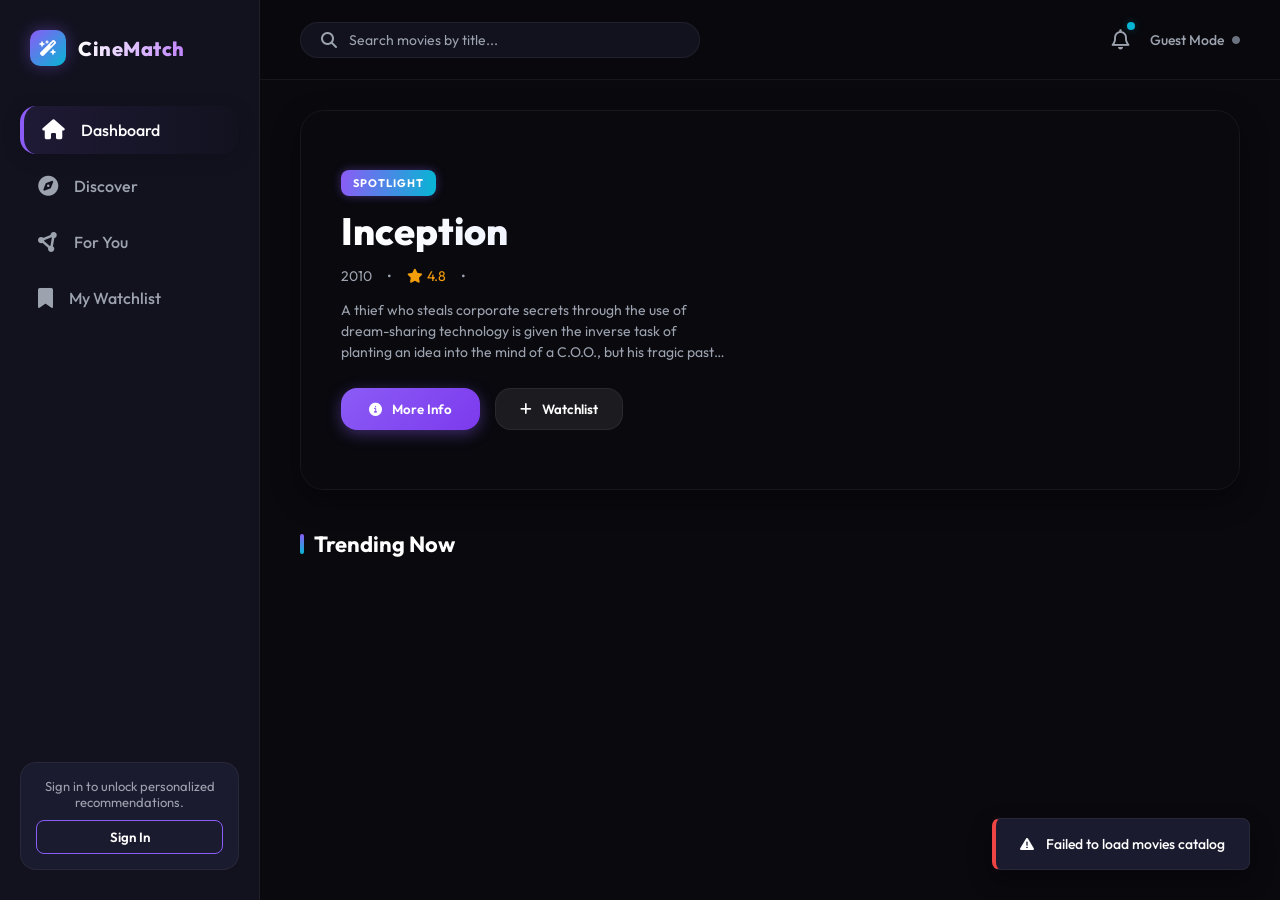
==== src/main/resources/static/index.html @ b791f9aa "Upload project source files" ====
<!DOCTYPE html>
<html lang="en">
<head>
    <meta charset="UTF-8">
    <meta name="viewport" content="width=device-width, initial-scale=1.0">
    <title>CineMatch | Premium Movie Recommendation System</title>
    <!-- FontAwesome Icons -->
    <link rel="stylesheet" href="https://cdnjs.cloudflare.com/ajax/libs/font-awesome/6.4.0/css/all.min.css">
    <!-- Custom Style -->
    <link rel="stylesheet" href="css/style.css">
</head>
<body>

    <div class="app-container">
        
        <!-- Sidebar Navigation -->
        <aside class="sidebar">
            <div class="logo-container">
                <div class="logo-icon">
                    <i class="fa-solid fa-wand-magic-sparkles" style="color: white;"></i>
                </div>
                <h1 class="logo-text">CineMatch</h1>
            </div>

            <nav>
                <ul class="nav-menu">
                    <li>
                        <a class="nav-item active" data-view="dashboard">
                            <i class="fa-solid fa-house"></i>
                            <span>Dashboard</span>
                        </a>
                    </li>
                    <li>
                        <a class="nav-item" data-view="discover">
                            <i class="fa-solid fa-compass"></i>
                            <span>Discover</span>
                        </a>
                    </li>
                    <li>
                        <a class="nav-item" data-view="recommendations">
                            <i class="fa-solid fa-circle-nodes"></i>
                            <span>For You</span>
                        </a>
                    </li>
                    <li>
                        <a class="nav-item" data-view="watchlist">
                            <i class="fa-solid fa-bookmark"></i>
                            <span>My Watchlist</span>
                        </a>
                    </li>
                </ul>
            </nav>

            <!-- User Auth Profile Section -->
            <div class="user-profile-section" id="user-profile-section">
                <!-- If Logged Out -->
                <div id="logged-out-view" style="display: flex; flex-direction: column; gap: 10px; text-align: center;">
                    <p style="font-size: 13px; color: var(--text-muted);">Sign in to unlock personalized recommendations.</p>
                    <button class="btn-auth" id="btn-login-trigger">Sign In</button>
                </div>
                <!-- If Logged In -->
                <div id="logged-in-view" style="display: none; flex-direction: column; gap: 12px;">
                    <div class="user-info">
                        <div class="user-avatar" id="profile-avatar">A</div>
                        <div class="user-details">
                            <span class="username" id="profile-username">Alice</span>
                            <span class="user-role">Cinephile</span>
                        </div>
                    </div>
                    <button class="btn-auth" id="btn-pref-trigger" style="border-color: var(--secondary); font-size: 12px; padding: 6px;">
                        <i class="fa-solid fa-sliders"></i> Edit Favorites
                    </button>
                    <button class="btn-logout" id="btn-logout">Sign Out</button>
                </div>
            </div>
        </aside>

        <!-- Main Body -->
        <main class="main-content">
            
            <!-- Top Header -->
            <header class="top-header">
                <div class="search-bar">
                    <i class="fa-solid fa-magnifying-glass"></i>
                    <input type="text" id="search-input" placeholder="Search movies by title...">
                </div>
                <div class="header-actions">
                    <div class="notification-badge">
                        <i class="fa-regular fa-bell"></i>
                        <span class="badge"></span>
                    </div>
                    <div style="font-size: 14px; font-weight: 500; display: flex; align-items: center; gap: 8px;">
                        <span id="current-user-status" style="color: var(--text-muted);">Guest Mode</span>
                        <i class="fa-solid fa-circle" id="user-status-dot" style="font-size: 8px; color: var(--text-dimmed);"></i>
                    </div>
                </div>
            </header>

            <!-- 1. DASHBOARD VIEW -->
            <section class="view active" id="view-dashboard">
                <!-- Hero Spotlight -->
                <div class="hero-section" id="hero-spotlight">
                    <div class="hero-backdrop" id="hero-bg" style="background-image: url('https://images.unsplash.com/photo-1509198397868-475647b2a1e5?w=1200&q=80');"></div>
                    <div class="hero-overlay"></div>
                    <div class="hero-content">
                        <div class="hero-tag">Spotlight</div>
                        <h2 class="hero-title" id="hero-title">Inception</h2>
                        <div class="hero-meta">
                            <span id="hero-year">2010</span>
                            <span>•</span>
                            <div class="rating-stars">
                                <i class="fa-solid fa-star"></i>
                                <span id="hero-rating">4.8</span>
                            </div>
                            <span>•</span>
                            <div class="imdb-badge" id="hero-imdb-rating-container" style="display: none;">
                                <span>IMDb</span>
                                <span id="hero-imdb-rating">8.8</span>
                            </div>
                        </div>
                        <p class="hero-desc" id="hero-desc">A thief who steals corporate secrets through the use of dream-sharing technology is given the inverse task of planting an idea into the mind of a C.O.O., but his tragic past may doom the project.</p>
                        <div class="hero-buttons">
                            <button class="btn-primary" id="hero-details-btn">
                                <i class="fa-solid fa-circle-info"></i> More Info
                            </button>
                            <button class="btn-secondary" id="hero-watchlist-btn">
                                <i class="fa-solid fa-plus" id="hero-watchlist-icon"></i> Watchlist
                            </button>
                        </div>
                    </div>
                </div>

                <!-- Trending/Popular Movies -->
                <div class="section-header">
                    <h3 class="section-title">Trending Now</h3>
                </div>
                <div class="movie-grid" id="trending-grid">
                    <!-- Dynamic -->
                </div>
            </section>

            <!-- 2. DISCOVER VIEW -->
            <section class="view" id="view-discover">
                <div class="section-header">
                    <h3 class="section-title">Discover Movies</h3>
                </div>
                
                <!-- Genre Filtering Row -->
                <div class="genre-filter-pills" id="genre-pills">
                    <span class="genre-pill active" data-genre="all">All Genres</span>
                    <span class="genre-pill" data-genre="Sci-Fi">Sci-Fi</span>
                    <span class="genre-pill" data-genre="Action">Action</span>
                    <span class="genre-pill" data-genre="Drama">Drama</span>
                    <span class="genre-pill" data-genre="Adventure">Adventure</span>
                    <span class="genre-pill" data-genre="Thriller">Thriller</span>
                    <span class="genre-pill" data-genre="Crime">Crime</span>
                    <span class="genre-pill" data-genre="Romance">Romance</span>
                    <span class="genre-pill" data-genre="Comedy">Comedy</span>
                    <span class="genre-pill" data-genre="Animation">Animation</span>
                </div>

                <div class="movie-grid" id="discover-grid">
                    <!-- Dynamic -->
                </div>
            </section>

            <!-- 3. RECOMMENDATIONS VIEW -->
            <section class="view" id="view-recommendations">
                <div class="section-header">
                    <h3 class="section-title">Personalized For You</h3>
                </div>

                <!-- Recommendation Rationale Explainer -->
                <div class="recs-explainer-card">
                    <div class="recs-explainer-icon">
                        <i class="fa-solid fa-microchip"></i>
                    </div>
                    <div class="recs-explainer-text">
                        <h4>AI-Powered Taste Prediction</h4>
                        <p id="recs-explainer-desc">
                            We analyze your ratings history using **Collaborative Filtering** (identifying users who share your cinematic tastes) combined with **Content-Based Filtering** (scoring movies based on your genre affinity).
                        </p>
                    </div>
                </div>

                <div class="movie-grid" id="recommendations-grid">
                    <!-- Dynamic -->
                </div>
            </section>

            <!-- 4. WATCHLIST VIEW -->
            <section class="view" id="view-watchlist">
                <div class="section-header">
                    <h3 class="section-title">My Watchlist</h3>
                </div>
                <div class="movie-grid" id="watchlist-grid">
                    <!-- Dynamic -->
                </div>
            </section>

        </main>
    </div>

    <!-- MOVIE DETAILS MODAL (GLASSMORPHIC) -->
    <div class="modal-overlay" id="movie-details-modal">
        <div class="modal-container">
            <button class="modal-close-btn" id="btn-close-details">
                <i class="fa-solid fa-xmark"></i>
            </button>
            
            <div class="movie-details-body">
                <div class="modal-hero">
                    <img id="modal-backdrop-img" src="" alt="backdrop" class="modal-backdrop-img">
                    <div class="modal-hero-overlay"></div>
                </div>
                
                <div class="modal-main-info">
                    <div class="modal-poster">
                        <img id="modal-poster-img" src="" alt="poster">
                    </div>
                    <div class="modal-title-desc">
                        <h2 class="modal-title" id="modal-title">Inception</h2>
                        <div class="modal-genres-list" id="modal-genres">
                            <!-- Tags -->
                        </div>
                        <div class="modal-metadata">
                            <span id="modal-year">2010</span>
                            <span>•</span>
                            <span id="modal-director">Dir: Christopher Nolan</span>
                            <span>•</span>
                            <div class="rating-stars">
                                <i class="fa-solid fa-star"></i>
                                <span id="modal-rating">4.8</span>
                            </div>
                            <span>•</span>
                            <div class="imdb-badge" id="modal-imdb-rating-container" style="display: none;">
                                <span>IMDb</span>
                                <span id="modal-imdb-rating">8.8</span>
                            </div>
                        </div>
                    </div>
                </div>

                <div class="modal-content-grid">
                    <!-- Left Side: Plot & Credits -->
                    <div>
                        <h4 class="detail-section-title">Overview</h4>
                        <p class="movie-plot" id="modal-plot">
                            A thief who steals corporate secrets through the use of dream-sharing technology...
                        </p>
                        <div class="movie-credits">
                            <div class="credits-item">
                                <span>Cast:</span> <span id="modal-cast" style="font-weight: normal; color: var(--text-muted);">Leonardo DiCaprio, Joseph Gordon-Levitt</span>
                            </div>
                        </div>

                        <!-- Review List -->
                        <h4 class="detail-section-title">Audience Reviews</h4>
                        <div class="reviews-list" id="modal-reviews-list">
                            <!-- Dynamic -->
                        </div>
                    </div>

                    <!-- Right Side: Interactive Action (Rate, Review) -->
                    <div>
                        <!-- Star Input -->
                        <div class="rate-action-box" id="modal-rate-box">
                            <span class="rate-title" id="modal-rate-title">YOUR RATING</span>
                            <div class="star-rating-input" id="star-rating-input">
                                <i class="fa-regular fa-star" data-score="1"></i>
                                <i class="fa-regular fa-star" data-score="2"></i>
                                <i class="fa-regular fa-star" data-score="3"></i>
                                <i class="fa-regular fa-star" data-score="4"></i>
                                <i class="fa-regular fa-star" data-score="5"></i>
                            </div>
                            <span id="rating-status-text" style="font-size: 12px; color: var(--secondary); font-weight: 500;">Click stars to rate</span>
                        </div>

                        <!-- Add Review -->
                        <div class="add-review-box" id="modal-review-form-box">
                            <h4 class="detail-section-title" style="font-size: 14px; margin-bottom: 8px;">Write a Review</h4>
                            <textarea id="review-textarea" placeholder="Share your thoughts about this movie..."></textarea>
                            <button class="btn-submit-review" id="btn-submit-review">Submit</button>
                        </div>
                    </div>
                </div>
            </div>
        </div>
    </div>

    <!-- AUTH MODAL (LOGIN & REGISTRATION) -->
    <div class="modal-overlay" id="auth-modal">
        <div class="modal-container auth-modal">
            <button class="modal-close-btn" id="btn-close-auth">
                <i class="fa-solid fa-xmark"></i>
            </button>
            
            <!-- Login Panel -->
            <div id="login-panel">
                <h2 class="auth-title">Welcome Back</h2>
                <p class="auth-subtitle">Sign in to CineMatch to customize your recommendations.</p>
                <form class="auth-form" id="login-form" onsubmit="return false;">
                    <div class="form-group">
                        <label for="login-username">Username</label>
                        <div class="input-wrapper">
                            <i class="fa-solid fa-user"></i>
                            <input type="text" id="login-username" placeholder="Enter 'alice', 'bob' or your username" required>
                        </div>
                    </div>
                    <div class="form-group">
                        <label for="login-password">Password</label>
                        <div class="input-wrapper">
                            <i class="fa-solid fa-lock"></i>
                            <input type="password" id="login-password" placeholder="Enter 'password'" required>
                        </div>
                    </div>
                    <button type="submit" class="btn-auth-submit">Sign In</button>
                </form>
                <p class="auth-switch">Don't have an account? <span id="switch-to-register">Register here</span></p>
            </div>

            <!-- Register Panel -->
            <div id="register-panel" style="display: none;">
                <h2 class="auth-title">Create Account</h2>
                <p class="auth-subtitle">Join CineMatch to track and predict your movie ratings.</p>
                <form class="auth-form" id="register-form" onsubmit="return false;">
                    <div class="form-group">
                        <label for="register-username">Username</label>
                        <div class="input-wrapper">
                            <i class="fa-solid fa-user"></i>
                            <input type="text" id="register-username" placeholder="Pick a unique username" required>
                        </div>
                    </div>
                    <div class="form-group">
                        <label for="register-email">Email Address</label>
                        <div class="input-wrapper">
                            <i class="fa-solid fa-envelope"></i>
                            <input type="email" id="register-email" placeholder="you@example.com" required>
                        </div>
                    </div>
                    <div class="form-group">
                        <label for="register-password">Password</label>
                        <div class="input-wrapper">
                            <i class="fa-solid fa-lock"></i>
                            <input type="password" id="register-password" placeholder="Password" required>
                        </div>
                    </div>
                    <button type="submit" class="btn-auth-submit">Create Account & Login</button>
                </form>
                <p class="auth-switch">Already registered? <span id="switch-to-login">Sign in instead</span></p>
            </div>
        </div>
    </div>

    <!-- PREFERENCES MODAL -->
    <div class="modal-overlay" id="preferences-modal">
        <div class="modal-container auth-modal" style="max-width: 500px;">
            <button class="modal-close-btn" id="btn-close-pref">
                <i class="fa-solid fa-xmark"></i>
            </button>
            <h2 class="auth-title">Select Favorite Genres</h2>
            <p class="auth-subtitle">These preferences help us kickstart your recommendations list.</p>
            
            <div class="pref-grid" id="pref-genres-grid">
                <div class="pref-checkbox-btn" data-genre="Sci-Fi">Sci-Fi</div>
                <div class="pref-checkbox-btn" data-genre="Action">Action</div>
                <div class="pref-checkbox-btn" data-genre="Drama">Drama</div>
                <div class="pref-checkbox-btn" data-genre="Adventure">Adventure</div>
                <div class="pref-checkbox-btn" data-genre="Thriller">Thriller</div>
                <div class="pref-checkbox-btn" data-genre="Crime">Crime</div>
                <div class="pref-checkbox-btn" data-genre="Romance">Romance</div>
                <div class="pref-checkbox-btn" data-genre="Comedy">Comedy</div>
                <div class="pref-checkbox-btn" data-genre="Animation">Animation</div>
                <div class="pref-checkbox-btn" data-genre="Fantasy">Fantasy</div>
            </div>

            <button class="btn-auth-submit" id="btn-save-preferences" style="margin-top: 30px; width: 100%;">
                Save & Update Recommendations
            </button>
        </div>
    </div>

    <!-- TOAST NOTIFICATION CONTAINER -->
    <div class="toast-container" id="toast-container"></div>

    <!-- Client-Side App Logic -->
    <script src="js/app.js"></script>
</body>
</html>
---- src/main/resources/static/css/style.css ----
@import url('https://fonts.googleapis.com/css2?family=Outfit:wght@300;400;500;600;700;800&display=swap');

:root {
    --bg-main: #09090e;
    --bg-surface: #12121f;
    --bg-surface-light: #1b1b2f;
    --primary: #8b5cf6;
    --primary-glow: rgba(139, 92, 246, 0.4);
    --secondary: #06b6d4;
    --secondary-glow: rgba(6, 182, 212, 0.3);
    --accent: #f59e0b;
    --accent-glow: rgba(245, 158, 11, 0.4);
    --text-main: #ffffff;
    --text-muted: #9ca3af;
    --text-dimmed: #6b7280;
    --glass-border: rgba(255, 255, 255, 0.06);
    --glass-bg: rgba(18, 18, 31, 0.7);
    --radius-sm: 8px;
    --radius-md: 16px;
    --radius-lg: 24px;
    --transition: all 0.3s cubic-bezier(0.4, 0, 0.2, 1);
}

* {
    margin: 0;
    padding: 0;
    box-sizing: border-box;
    font-family: 'Outfit', sans-serif;
    scrollbar-width: thin;
    scrollbar-color: var(--primary) var(--bg-main);
}

/* Custom Scrollbar */
::-webkit-scrollbar {
    width: 6px;
    height: 6px;
}
::-webkit-scrollbar-track {
    background: var(--bg-main);
}
::-webkit-scrollbar-thumb {
    background: var(--bg-surface-light);
    border-radius: 10px;
}
::-webkit-scrollbar-thumb:hover {
    background: var(--primary);
}

body {
    background-color: var(--bg-main);
    color: var(--text-main);
    min-height: 100vh;
    display: flex;
    overflow-x: hidden;
}

/* App Container */
.app-container {
    display: flex;
    width: 100vw;
    height: 100vh;
    overflow: hidden;
    position: relative;
}

/* Sidebar Navigation */
.sidebar {
    width: 260px;
    background-color: var(--bg-surface);
    border-right: 1px solid var(--glass-border);
    display: flex;
    flex-direction: column;
    padding: 30px 20px;
    flex-shrink: 0;
    z-index: 10;
}

.logo-container {
    display: flex;
    align-items: center;
    gap: 12px;
    margin-bottom: 40px;
    padding-left: 10px;
}

.logo-icon {
    width: 36px;
    height: 36px;
    background: linear-gradient(135deg, var(--primary), var(--secondary));
    border-radius: 10px;
    display: flex;
    align-items: center;
    justify-content: center;
    box-shadow: 0 0 15px var(--primary-glow);
}

.logo-text {
    font-size: 20px;
    font-weight: 800;
    letter-spacing: 0.5px;
    background: linear-gradient(to right, #ffffff, #c084fc);
    -webkit-background-clip: text;
    -webkit-text-fill-color: transparent;
}

.nav-menu {
    list-style: none;
    display: flex;
    flex-direction: column;
    gap: 8px;
}

.nav-item {
    display: flex;
    align-items: center;
    gap: 16px;
    padding: 14px 18px;
    color: var(--text-muted);
    text-decoration: none;
    font-weight: 500;
    border-radius: var(--radius-md);
    cursor: pointer;
    transition: var(--transition);
}

.nav-item i {
    font-size: 20px;
}

.nav-item:hover, .nav-item.active {
    color: var(--text-main);
    background-color: var(--bg-surface-light);
}

.nav-item.active {
    border-left: 4px solid var(--primary);
    box-shadow: 0 4px 20px rgba(0,0,0,0.15);
    background: linear-gradient(to right, rgba(139, 92, 246, 0.1), transparent);
}

.user-profile-section {
    margin-top: auto;
    padding: 15px;
    background-color: var(--bg-surface-light);
    border-radius: var(--radius-md);
    display: flex;
    flex-direction: column;
    gap: 12px;
    border: 1px solid var(--glass-border);
}

.user-info {
    display: flex;
    align-items: center;
    gap: 12px;
}

.user-avatar {
    width: 40px;
    height: 40px;
    border-radius: 50%;
    background: linear-gradient(135deg, var(--secondary), var(--primary));
    display: flex;
    align-items: center;
    justify-content: center;
    font-weight: 700;
    color: var(--text-main);
    box-shadow: 0 0 10px var(--secondary-glow);
}

.user-details {
    display: flex;
    flex-direction: column;
    overflow: hidden;
}

.username {
    font-weight: 600;
    font-size: 14px;
    white-space: nowrap;
    overflow: hidden;
    text-overflow: ellipsis;
}

.user-role {
    font-size: 11px;
    color: var(--text-muted);
}

.btn-auth {
    width: 100%;
    padding: 8px;
    border: none;
    border-radius: var(--radius-sm);
    font-weight: 600;
    cursor: pointer;
    background: transparent;
    color: var(--text-main);
    border: 1px solid var(--primary);
    transition: var(--transition);
}

.btn-auth:hover {
    background-color: var(--primary);
    box-shadow: 0 0 15px var(--primary-glow);
}

.btn-logout {
    width: 100%;
    padding: 8px;
    border: none;
    border-radius: var(--radius-sm);
    font-weight: 600;
    cursor: pointer;
    background-color: rgba(239, 68, 68, 0.15);
    color: #ef4444;
    transition: var(--transition);
}

.btn-logout:hover {
    background-color: #ef4444;
    color: var(--text-main);
}

/* Main Content Wrapper */
.main-content {
    flex-grow: 1;
    height: 100%;
    overflow-y: auto;
    display: flex;
    flex-direction: column;
    position: relative;
}

/* Header */
.top-header {
    height: 80px;
    padding: 0 40px;
    display: flex;
    align-items: center;
    justify-content: space-between;
    background-color: rgba(9, 9, 14, 0.8);
    backdrop-filter: blur(10px);
    position: sticky;
    top: 0;
    z-index: 5;
    border-bottom: 1px solid var(--glass-border);
}

.search-bar {
    display: flex;
    align-items: center;
    background-color: var(--bg-surface);
    border: 1px solid var(--glass-border);
    border-radius: var(--radius-lg);
    padding: 8px 20px;
    width: 400px;
    gap: 12px;
    transition: var(--transition);
}

.search-bar:focus-within {
    border-color: var(--primary);
    box-shadow: 0 0 15px rgba(139, 92, 246, 0.2);
}

.search-bar input {
    background: transparent;
    border: none;
    outline: none;
    color: var(--text-main);
    width: 100%;
    font-size: 14px;
}

.search-bar input::placeholder {
    color: var(--text-muted);
}

.search-bar i {
    color: var(--text-muted);
}

.header-actions {
    display: flex;
    align-items: center;
    gap: 20px;
}

.notification-badge {
    position: relative;
    cursor: pointer;
    font-size: 20px;
    color: var(--text-muted);
    transition: var(--transition);
}

.notification-badge:hover {
    color: var(--text-main);
}

.badge {
    position: absolute;
    top: -5px;
    right: -5px;
    width: 8px;
    height: 8px;
    border-radius: 50%;
    background-color: var(--secondary);
    box-shadow: 0 0 8px var(--secondary-glow);
}

/* Views (Pages) */
.view {
    display: none;
    padding: 30px 40px;
    animation: fadeIn 0.4s ease-out;
}

.view.active {
    display: block;
}

@keyframes fadeIn {
    from { opacity: 0; transform: translateY(10px); }
    to { opacity: 1; transform: translateY(0); }
}

/* Hero Section */
.hero-section {
    height: 380px;
    border-radius: var(--radius-lg);
    overflow: hidden;
    position: relative;
    margin-bottom: 40px;
    border: 1px solid var(--glass-border);
    box-shadow: 0 10px 30px rgba(0,0,0,0.3);
}

.hero-backdrop {
    position: absolute;
    top: 0;
    left: 0;
    width: 100%;
    height: 100%;
    background-size: cover;
    background-position: center;
    transition: background-image 0.5s ease-in-out;
}

.hero-overlay {
    position: absolute;
    top: 0;
    left: 0;
    width: 100%;
    height: 100%;
    background: linear-gradient(to right, rgba(9, 9, 14, 0.95) 30%, rgba(9, 9, 14, 0.4) 70%, rgba(9, 9, 14, 0.9) 100%),
                linear-gradient(to top, rgba(9, 9, 14, 1), transparent 50%);
}

.hero-content {
    position: relative;
    z-index: 2;
    height: 100%;
    display: flex;
    flex-direction: column;
    justify-content: center;
    padding: 40px;
    width: 50%;
    gap: 15px;
}

.hero-tag {
    background: linear-gradient(95deg, var(--primary), var(--secondary));
    padding: 6px 12px;
    border-radius: var(--radius-sm);
    font-size: 11px;
    font-weight: 700;
    text-transform: uppercase;
    letter-spacing: 1px;
    align-self: flex-start;
    box-shadow: 0 0 10px var(--primary-glow);
}

.hero-title {
    font-size: 38px;
    font-weight: 800;
    line-height: 1.1;
    background: linear-gradient(to right, #fff, #e0e7ff);
    -webkit-background-clip: text;
    -webkit-text-fill-color: transparent;
}

.hero-meta {
    display: flex;
    align-items: center;
    gap: 15px;
    font-size: 14px;
    color: var(--text-muted);
}

.rating-stars {
    color: var(--accent);
    display: flex;
    align-items: center;
    gap: 4px;
}

.hero-desc {
    font-size: 14px;
    color: var(--text-muted);
    line-height: 1.5;
    display: -webkit-box;
    -webkit-line-clamp: 3;
    -webkit-box-orient: vertical;
    overflow: hidden;
}

.hero-buttons {
    display: flex;
    gap: 15px;
    margin-top: 10px;
}

.btn-primary {
    background: linear-gradient(135deg, var(--primary), #7c3aed);
    color: var(--text-main);
    border: none;
    padding: 12px 28px;
    border-radius: var(--radius-md);
    font-weight: 600;
    cursor: pointer;
    display: flex;
    align-items: center;
    gap: 10px;
    transition: var(--transition);
    box-shadow: 0 4px 15px var(--primary-glow);
}

.btn-primary:hover {
    transform: translateY(-2px);
    box-shadow: 0 6px 20px rgba(139, 92, 246, 0.6);
}

.btn-secondary {
    background-color: rgba(255, 255, 255, 0.08);
    color: var(--text-main);
    border: 1px solid var(--glass-border);
    padding: 12px 24px;
    border-radius: var(--radius-md);
    font-weight: 600;
    cursor: pointer;
    display: flex;
    align-items: center;
    gap: 10px;
    transition: var(--transition);
}

.btn-secondary:hover {
    background-color: rgba(255, 255, 255, 0.15);
    border-color: var(--text-muted);
}

/* Sections Layout */
.section-header {
    display: flex;
    align-items: center;
    justify-content: space-between;
    margin-bottom: 24px;
}

.section-title {
    font-size: 22px;
    font-weight: 700;
    position: relative;
    padding-left: 14px;
}

.section-title::before {
    content: '';
    position: absolute;
    left: 0;
    top: 4px;
    bottom: 4px;
    width: 4px;
    background: linear-gradient(to bottom, var(--primary), var(--secondary));
    border-radius: 2px;
}

.genre-filter-pills {
    display: flex;
    gap: 10px;
    overflow-x: auto;
    padding-bottom: 10px;
    margin-bottom: 25px;
}

.genre-pill {
    padding: 8px 18px;
    background-color: var(--bg-surface);
    border: 1px solid var(--glass-border);
    border-radius: var(--radius-lg);
    font-size: 13px;
    font-weight: 500;
    cursor: pointer;
    transition: var(--transition);
    white-space: nowrap;
}

.genre-pill:hover, .genre-pill.active {
    background-color: var(--primary);
    border-color: var(--primary);
    box-shadow: 0 0 10px var(--primary-glow);
}

/* Movie Cards Grid */
.movie-grid {
    display: grid;
    grid-template-columns: repeat(auto-fill, minmax(200px, 1fr));
    gap: 24px;
    margin-bottom: 40px;
}

.movie-card {
    background-color: var(--bg-surface);
    border-radius: var(--radius-md);
    overflow: hidden;
    border: 1px solid var(--glass-border);
    cursor: pointer;
    transition: var(--transition);
    position: relative;
    display: flex;
    flex-direction: column;
    height: 380px;
}

.movie-card:hover {
    transform: translateY(-8px);
    border-color: var(--primary);
    box-shadow: 0 8px 25px rgba(139, 92, 246, 0.25);
}

.card-poster {
    height: 260px;
    width: 100%;
    overflow: hidden;
    position: relative;
}

.card-poster img {
    width: 100%;
    height: 100%;
    object-fit: cover;
    transition: var(--transition);
}

.movie-card:hover .card-poster img {
    transform: scale(1.08);
}

.recommendation-match {
    position: absolute;
    top: 12px;
    right: 12px;
    background-color: rgba(9, 9, 14, 0.85);
    border: 1px solid var(--secondary);
    padding: 4px 8px;
    border-radius: var(--radius-sm);
    font-size: 11px;
    font-weight: 700;
    color: var(--secondary);
    backdrop-filter: blur(5px);
    box-shadow: 0 0 8px var(--secondary-glow);
}

.recommendation-type {
    position: absolute;
    top: 12px;
    left: 12px;
    background-color: rgba(139, 92, 246, 0.9);
    padding: 4px 8px;
    border-radius: var(--radius-sm);
    font-size: 9px;
    font-weight: 700;
    text-transform: uppercase;
    letter-spacing: 0.5px;
    box-shadow: 0 0 8px var(--primary-glow);
}

.card-content {
    padding: 16px;
    display: flex;
    flex-direction: column;
    flex-grow: 1;
    justify-content: space-between;
}

.card-title {
    font-size: 15px;
    font-weight: 700;
    overflow: hidden;
    text-overflow: ellipsis;
    display: -webkit-box;
    -webkit-line-clamp: 1;
    -webkit-box-orient: vertical;
    margin-bottom: 4px;
}

.card-genres {
    font-size: 11px;
    color: var(--text-muted);
    white-space: nowrap;
    overflow: hidden;
    text-overflow: ellipsis;
    margin-bottom: 12px;
}

.card-footer {
    display: flex;
    align-items: center;
    justify-content: space-between;
    font-size: 13px;
}

.card-year {
    color: var(--text-dimmed);
}

.card-rating {
    display: flex;
    align-items: center;
    gap: 4px;
    color: var(--accent);
    font-weight: 600;
}

.card-action-overlay {
    position: absolute;
    bottom: 120px; /* Right above the content info */
    right: 12px;
    display: flex;
    flex-direction: column;
    gap: 8px;
    opacity: 0;
    transform: translateY(10px);
    transition: var(--transition);
}

.movie-card:hover .card-action-overlay {
    opacity: 1;
    transform: translateY(0);
}

.card-action-btn {
    width: 36px;
    height: 36px;
    border-radius: 50%;
    background-color: var(--bg-surface);
    border: 1px solid var(--glass-border);
    color: var(--text-main);
    display: flex;
    align-items: center;
    justify-content: center;
    cursor: pointer;
    transition: var(--transition);
}

.card-action-btn:hover {
    background-color: var(--primary);
    border-color: var(--primary);
    color: var(--text-main);
    box-shadow: 0 0 10px var(--primary-glow);
}

.card-action-btn.active {
    background-color: var(--secondary);
    border-color: var(--secondary);
    color: var(--text-main);
    box-shadow: 0 0 10px var(--secondary-glow);
}

/* Modals (Overlay Styles) */
.modal-overlay {
    position: fixed;
    top: 0;
    left: 0;
    width: 100vw;
    height: 100vh;
    background-color: rgba(9, 9, 14, 0.85);
    backdrop-filter: blur(8px);
    z-index: 100;
    display: flex;
    align-items: center;
    justify-content: center;
    opacity: 0;
    pointer-events: none;
    transition: var(--transition);
}

.modal-overlay.active {
    opacity: 1;
    pointer-events: all;
}

.modal-container {
    background-color: var(--bg-surface);
    border: 1px solid var(--glass-border);
    border-radius: var(--radius-lg);
    overflow: hidden;
    position: relative;
    max-width: 900px;
    width: 90%;
    max-height: 85vh;
    display: flex;
    flex-direction: column;
    box-shadow: 0 20px 50px rgba(0, 0, 0, 0.5);
    transform: scale(0.9);
    transition: var(--transition);
}

.modal-overlay.active .modal-container {
    transform: scale(1);
}

.modal-close-btn {
    position: absolute;
    top: 20px;
    right: 20px;
    width: 36px;
    height: 36px;
    border-radius: 50%;
    background-color: rgba(9, 9, 14, 0.7);
    border: 1px solid var(--glass-border);
    color: var(--text-main);
    display: flex;
    align-items: center;
    justify-content: center;
    cursor: pointer;
    z-index: 10;
    transition: var(--transition);
}

.modal-close-btn:hover {
    background-color: #ef4444;
    border-color: #ef4444;
}

/* Movie Details Modal Styling */
.movie-details-body {
    overflow-y: auto;
    flex-grow: 1;
}

.modal-hero {
    height: 300px;
    position: relative;
}

.modal-backdrop-img {
    width: 100%;
    height: 100%;
    object-fit: cover;
}

.modal-hero-overlay {
    position: absolute;
    top: 0;
    left: 0;
    width: 100%;
    height: 100%;
    background: linear-gradient(to top, var(--bg-surface), transparent);
}

.modal-main-info {
    padding: 0 40px 30px;
    display: flex;
    gap: 30px;
    position: relative;
    margin-top: -80px;
}

.modal-poster {
    width: 150px;
    height: 220px;
    border-radius: var(--radius-md);
    overflow: hidden;
    border: 2px solid var(--glass-border);
    box-shadow: 0 8px 20px rgba(0,0,0,0.4);
    flex-shrink: 0;
}

.modal-poster img {
    width: 100%;
    height: 100%;
    object-fit: cover;
}

.modal-title-desc {
    display: flex;
    flex-direction: column;
    justify-content: flex-end;
    padding-bottom: 10px;
    gap: 12px;
}

.modal-title {
    font-size: 32px;
    font-weight: 800;
    line-height: 1.1;
}

.modal-genres-list {
    display: flex;
    flex-wrap: wrap;
    gap: 8px;
}

.modal-genre-tag {
    padding: 4px 10px;
    background-color: var(--bg-surface-light);
    border: 1px solid var(--glass-border);
    border-radius: var(--radius-sm);
    font-size: 11px;
    color: var(--text-muted);
}

.modal-metadata {
    display: flex;
    gap: 20px;
    font-size: 14px;
    color: var(--text-muted);
}

.modal-content-grid {
    display: grid;
    grid-template-columns: 3fr 2fr;
    gap: 40px;
    padding: 0 40px 40px;
}

.detail-section-title {
    font-size: 18px;
    font-weight: 700;
    margin-bottom: 12px;
    color: var(--text-main);
    border-bottom: 1px solid var(--glass-border);
    padding-bottom: 6px;
}

.movie-plot {
    color: var(--text-muted);
    font-size: 14px;
    line-height: 1.6;
    margin-bottom: 24px;
}

.movie-credits {
    display: flex;
    flex-direction: column;
    gap: 8px;
    font-size: 14px;
    margin-bottom: 24px;
}

.credits-item span {
    font-weight: 600;
    color: var(--text-main);
}

.credits-item {
    color: var(--text-muted);
}

/* Interactive Rating Action in Modal */
.rate-action-box {
    background-color: var(--bg-surface-light);
    border: 1px solid var(--glass-border);
    border-radius: var(--radius-md);
    padding: 20px;
    margin-bottom: 24px;
    display: flex;
    flex-direction: column;
    align-items: center;
    gap: 10px;
}

.rate-title {
    font-size: 14px;
    font-weight: 600;
    color: var(--text-muted);
}

.star-rating-input {
    display: flex;
    gap: 8px;
    font-size: 28px;
    color: var(--text-dimmed);
    cursor: pointer;
}

.star-rating-input i:hover, 
.star-rating-input i.hovered, 
.star-rating-input i.selected {
    color: var(--accent);
    text-shadow: 0 0 10px var(--accent-glow);
}

/* Reviews List and Input */
.reviews-section {
    max-height: 400px;
    display: flex;
    flex-direction: column;
    gap: 15px;
}

.add-review-box {
    display: flex;
    flex-direction: column;
    gap: 10px;
}

.add-review-box textarea {
    background-color: var(--bg-surface-light);
    border: 1px solid var(--glass-border);
    border-radius: var(--radius-md);
    padding: 12px;
    color: var(--text-main);
    resize: none;
    height: 80px;
    font-size: 14px;
    outline: none;
    transition: var(--transition);
}

.add-review-box textarea:focus {
    border-color: var(--primary);
}

.btn-submit-review {
    background: linear-gradient(135deg, var(--primary), #7c3aed);
    color: var(--text-main);
    border: none;
    padding: 8px 16px;
    border-radius: var(--radius-sm);
    font-weight: 600;
    cursor: pointer;
    align-self: flex-end;
    transition: var(--transition);
}

.btn-submit-review:hover {
    box-shadow: 0 0 10px var(--primary-glow);
}

.reviews-list {
    display: flex;
    flex-direction: column;
    gap: 12px;
    overflow-y: auto;
    max-height: 250px;
    padding-right: 5px;
}

.review-card {
    background-color: rgba(255, 255, 255, 0.02);
    border: 1px solid var(--glass-border);
    border-radius: var(--radius-md);
    padding: 14px;
    display: flex;
    flex-direction: column;
    gap: 6px;
}

.review-header {
    display: flex;
    justify-content: space-between;
    align-items: center;
    font-size: 12px;
}

.review-author {
    font-weight: 600;
    color: var(--secondary);
}

.review-date {
    color: var(--text-dimmed);
}

.review-body {
    font-size: 13px;
    color: var(--text-muted);
    line-height: 1.5;
}

.no-reviews {
    color: var(--text-dimmed);
    font-size: 13px;
    font-style: italic;
    text-align: center;
    padding: 20px 0;
}

/* Auth Page Modals */
.auth-modal {
    max-width: 420px;
    padding: 40px;
}

.auth-title {
    font-size: 26px;
    font-weight: 800;
    margin-bottom: 10px;
    text-align: center;
    background: linear-gradient(to right, #ffffff, #c084fc);
    -webkit-background-clip: text;
    -webkit-text-fill-color: transparent;
}

.auth-subtitle {
    font-size: 14px;
    color: var(--text-muted);
    text-align: center;
    margin-bottom: 30px;
}

.auth-form {
    display: flex;
    flex-direction: column;
    gap: 20px;
}

.form-group {
    display: flex;
    flex-direction: column;
    gap: 8px;
}

.form-group label {
    font-size: 13px;
    font-weight: 600;
    color: var(--text-muted);
}

.input-wrapper {
    position: relative;
    display: flex;
    align-items: center;
}

.input-wrapper i {
    position: absolute;
    left: 16px;
    color: var(--text-dimmed);
}

.input-wrapper input {
    width: 100%;
    padding: 12px 16px 12px 44px;
    background-color: var(--bg-surface-light);
    border: 1px solid var(--glass-border);
    border-radius: var(--radius-md);
    color: var(--text-main);
    font-size: 14px;
    outline: none;
    transition: var(--transition);
}

.input-wrapper input:focus {
    border-color: var(--primary);
    box-shadow: 0 0 10px rgba(139, 92, 246, 0.15);
}

.btn-auth-submit {
    margin-top: 10px;
    background: linear-gradient(135deg, var(--primary), var(--secondary));
    color: var(--text-main);
    border: none;
    padding: 14px;
    border-radius: var(--radius-md);
    font-weight: 700;
    font-size: 15px;
    cursor: pointer;
    transition: var(--transition);
    box-shadow: 0 4px 15px rgba(139, 92, 246, 0.3);
}

.btn-auth-submit:hover {
    transform: translateY(-1px);
    box-shadow: 0 6px 20px rgba(139, 92, 246, 0.5);
}

.auth-switch {
    font-size: 13px;
    color: var(--text-muted);
    text-align: center;
    margin-top: 15px;
}

.auth-switch span {
    color: var(--primary);
    cursor: pointer;
    font-weight: 600;
    text-decoration: underline;
}

/* Profile Preferences Styles */
.pref-grid {
    display: grid;
    grid-template-columns: repeat(3, 1fr);
    gap: 10px;
    margin-top: 10px;
}

.pref-checkbox-btn {
    border: 1px solid var(--glass-border);
    background-color: var(--bg-surface-light);
    color: var(--text-muted);
    padding: 10px;
    border-radius: var(--radius-sm);
    text-align: center;
    cursor: pointer;
    font-size: 12px;
    font-weight: 500;
    transition: var(--transition);
}

.pref-checkbox-btn.selected {
    background-color: var(--primary);
    border-color: var(--primary);
    color: var(--text-main);
    box-shadow: 0 0 10px var(--primary-glow);
}

/* Recommendation Visual explanation helper */
.recs-explainer-card {
    background: linear-gradient(135deg, rgba(139, 92, 246, 0.08), rgba(6, 182, 212, 0.05));
    border: 1px solid rgba(139, 92, 246, 0.2);
    border-radius: var(--radius-md);
    padding: 20px;
    margin-bottom: 30px;
    display: flex;
    align-items: center;
    gap: 20px;
}

.recs-explainer-icon {
    font-size: 32px;
    color: var(--secondary);
    text-shadow: 0 0 15px var(--secondary-glow);
}

.recs-explainer-text h4 {
    font-size: 16px;
    font-weight: 700;
    margin-bottom: 4px;
}

.recs-explainer-text p {
    font-size: 13px;
    color: var(--text-muted);
    line-height: 1.4;
}

/* Toast Messages */
.toast-container {
    position: fixed;
    bottom: 30px;
    right: 30px;
    z-index: 1000;
    display: flex;
    flex-direction: column;
    gap: 10px;
}

.toast {
    background-color: var(--bg-surface-light);
    border-left: 4px solid var(--primary);
    border-right: 1px solid var(--glass-border);
    border-top: 1px solid var(--glass-border);
    border-bottom: 1px solid var(--glass-border);
    color: var(--text-main);
    padding: 16px 24px;
    border-radius: var(--radius-sm);
    font-size: 14px;
    font-weight: 500;
    box-shadow: 0 10px 25px rgba(0,0,0,0.3);
    display: flex;
    align-items: center;
    gap: 12px;
    animation: slideIn 0.3s cubic-bezier(0.4, 0, 0.2, 1);
}

@keyframes slideIn {
    from { transform: translateX(100%); opacity: 0; }
    to { transform: translateX(0); opacity: 1; }
}

.toast.success {
    border-left-color: #10b981;
}

.toast.error {
    border-left-color: #ef4444;
}

/* IMDb Badge */
.imdb-badge {
    display: inline-flex;
    align-items: center;
    background-color: rgba(245, 197, 24, 0.15);
    border: 1px solid rgba(245, 197, 24, 0.4);
    color: #f5c518;
    padding: 2px 6px;
    border-radius: 4px;
    font-size: 11px;
    font-weight: 700;
    gap: 3px;
    line-height: 1;
}
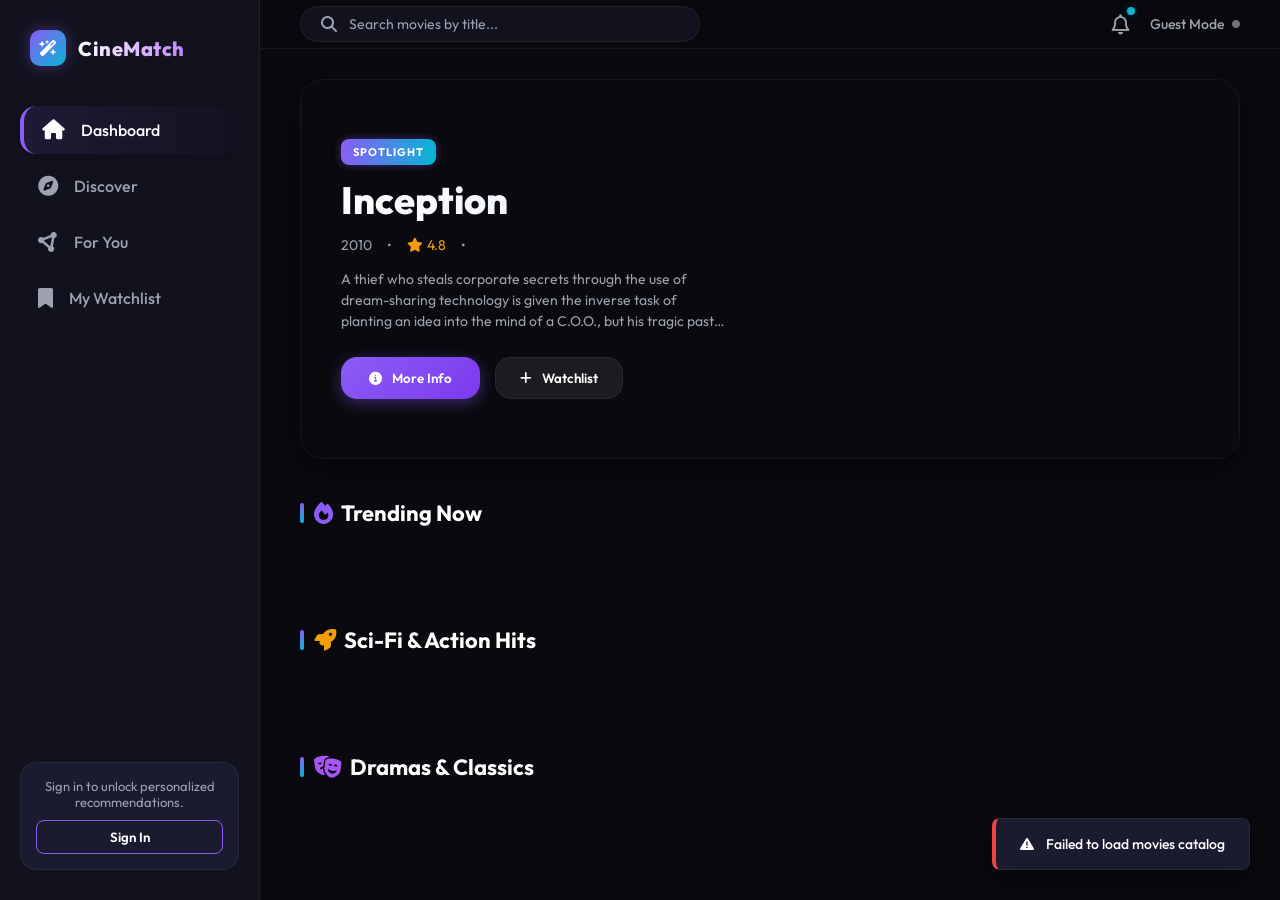
==== commit a63d5f7e: "Implement TV Series episodes support, Oracle DB schema, BCrypt password security, Spring Boot Actuat" ====
--- a/src/main/resources/static/index.html
+++ b/src/main/resources/static/index.html
@@ -130,13 +130,81 @@
                     </div>
                 </div>
 
-                <!-- Trending/Popular Movies -->
-                <div class="section-header">
-                    <h3 class="section-title">Trending Now</h3>
-                </div>
-                <div class="movie-grid" id="trending-grid">
-                    <!-- Dynamic -->
-                </div>
+                <!-- Rows Container -->
+                <div class="dashboard-rows-container">
+                    
+                    <!-- Trending Now Row -->
+                    <div class="movie-row-container" id="trending-row-container">
+                        <div class="section-header">
+                            <h3 class="section-title"><i class="fa-solid fa-fire" style="margin-right: 8px; color: var(--primary);"></i>Trending Now</h3>
+                        </div>
+                        <div class="movie-row-wrapper">
+                            <button class="row-nav-btn prev" data-target="trending-row"><i class="fa-solid fa-chevron-left"></i></button>
+                            <div class="movie-row" id="trending-row">
+                                <!-- Dynamic -->
+                            </div>
+                            <button class="row-nav-btn next" data-target="trending-row"><i class="fa-solid fa-chevron-right"></i></button>
+                        </div>
+                    </div>
+
+                    <!-- Recommended For You Row (Only shown if logged in) -->
+                    <div class="movie-row-container" id="recommended-row-container" style="display: none;">
+                        <div class="section-header">
+                            <h3 class="section-title"><i class="fa-solid fa-wand-magic-sparkles" style="margin-right: 8px; color: var(--secondary);"></i>Recommended For You</h3>
+                        </div>
+                        <div class="movie-row-wrapper">
+                            <button class="row-nav-btn prev" data-target="recommended-row"><i class="fa-solid fa-chevron-left"></i></button>
+                            <div class="movie-row" id="recommended-row">
+                                <!-- Dynamic -->
+                            </div>
+                            <button class="row-nav-btn next" data-target="recommended-row"><i class="fa-solid fa-chevron-right"></i></button>
+                        </div>
+                    </div>
+
+                    <!-- Because You Liked Row (Dynamic based on user highest rated movie) -->
+                    <div class="movie-row-container" id="because-liked-row-container" style="display: none;">
+                        <div class="section-header">
+                            <h3 class="section-title" id="because-liked-title"><i class="fa-solid fa-heart" style="margin-right: 8px; color: #ef4444;"></i>Because You Liked...</h3>
+                        </div>
+                        <div class="movie-row-wrapper">
+                            <button class="row-nav-btn prev" data-target="because-liked-row"><i class="fa-solid fa-chevron-left"></i></button>
+                            <div class="movie-row" id="because-liked-row">
+                                <!-- Dynamic -->
+                            </div>
+                            <button class="row-nav-btn next" data-target="because-liked-row"><i class="fa-solid fa-chevron-right"></i></button>
+                        </div>
+                    </div>
+
+                    <!-- Genre Spotlight: Sci-Fi & Action -->
+                    <div class="movie-row-container" id="scifi-action-row-container">
+                        <div class="section-header">
+                            <h3 class="section-title"><i class="fa-solid fa-rocket" style="margin-right: 8px; color: var(--accent);"></i>Sci-Fi & Action Hits</h3>
+                        </div>
+                        <div class="movie-row-wrapper">
+                            <button class="row-nav-btn prev" data-target="scifi-action-row"><i class="fa-solid fa-chevron-left"></i></button>
+                            <div class="movie-row" id="scifi-action-row">
+                                <!-- Dynamic -->
+                            </div>
+                            <button class="row-nav-btn next" data-target="scifi-action-row"><i class="fa-solid fa-chevron-right"></i></button>
+                        </div>
+                    </div>
+
+                    <!-- Genre Spotlight: Dramas & Classics -->
+                    <div class="movie-row-container" id="drama-classics-row-container">
+                        <div class="section-header">
+                            <h3 class="section-title"><i class="fa-solid fa-masks-theater" style="margin-right: 8px; color: #a855f7;"></i>Dramas & Classics</h3>
+                        </div>
+                        <div class="movie-row-wrapper">
+                            <button class="row-nav-btn prev" data-target="drama-classics-row"><i class="fa-solid fa-chevron-left"></i></button>
+                            <div class="movie-row" id="drama-classics-row">
+                                <!-- Dynamic -->
+                            </div>
+                            <button class="row-nav-btn next" data-target="drama-classics-row"><i class="fa-solid fa-chevron-right"></i></button>
+                        </div>
+                    </div>
+
+                </div>
+
             </section>
 
             <!-- 2. DISCOVER VIEW -->
@@ -251,6 +319,19 @@
                         <div class="movie-credits">
                             <div class="credits-item">
                                 <span>Cast:</span> <span id="modal-cast" style="font-weight: normal; color: var(--text-muted);">Leonardo DiCaprio, Joseph Gordon-Levitt</span>
+                            </div>
+                        </div>
+
+                        <!-- EPISODES SECTION -->
+                        <div id="modal-episodes-section" class="modal-episodes-section" style="display: none; margin-top: 24px; margin-bottom: 24px;">
+                            <div class="episodes-header" style="display: flex; justify-content: space-between; align-items: center; margin-bottom: 15px; padding-bottom: 8px; border-bottom: 1px solid rgba(255,255,255,0.1);">
+                                <h4 class="detail-section-title" id="episodes-title-label" style="margin-bottom: 0; border: none; padding: 0;">Episodes</h4>
+                                <select id="episodes-season-select" class="season-select-dropdown">
+                                    <!-- Dynamic options -->
+                                </select>
+                            </div>
+                            <div id="modal-episodes-container" class="episodes-grid-container">
+                                <!-- Dynamic episode cards -->
                             </div>
                         </div>
 
@@ -380,6 +461,89 @@
         </div>
     </div>
 
+    <!-- ONBOARDING WIZARD MODAL -->
+    <div class="modal-overlay" id="onboarding-wizard-modal">
+        <div class="modal-container onboarding-modal" style="max-width: 700px; padding: 40px; border-radius: var(--radius-lg);">
+            
+            <!-- Step Progress Header -->
+            <div class="onboarding-progress-header">
+                <div class="onboarding-step-indicator active" id="onboarding-step-ind-1">
+                    <span class="step-num">1</span>
+                    <span class="step-label">Genres</span>
+                </div>
+                <div class="onboarding-step-line" id="onboarding-step-line-1"></div>
+                <div class="onboarding-step-indicator" id="onboarding-step-ind-2">
+                    <span class="step-num">2</span>
+                    <span class="step-label">Ratings</span>
+                </div>
+                <div class="onboarding-step-line" id="onboarding-step-line-2"></div>
+                <div class="onboarding-step-indicator" id="onboarding-step-ind-3">
+                    <span class="step-num">3</span>
+                    <span class="step-label">Analyze</span>
+                </div>
+            </div>
+
+            <!-- STEP 1: SELECT GENRES -->
+            <div class="onboarding-step-panel active" id="onboarding-step-panel-1">
+                <h2 class="auth-title" style="text-align: center; font-size: 26px;">Welcome to CineMatch!</h2>
+                <p class="auth-subtitle" style="text-align: center; margin-bottom: 30px;">Let's customize your profile. Select at least 3 genres you enjoy:</p>
+                
+                <div class="pref-grid" id="onboarding-genres-grid" style="margin-bottom: 30px;">
+                    <div class="pref-checkbox-btn" data-genre="Sci-Fi"><i class="fa-solid fa-rocket"></i> Sci-Fi</div>
+                    <div class="pref-checkbox-btn" data-genre="Action"><i class="fa-solid fa-burst"></i> Action</div>
+                    <div class="pref-checkbox-btn" data-genre="Drama"><i class="fa-solid fa-masks-theater"></i> Drama</div>
+                    <div class="pref-checkbox-btn" data-genre="Adventure"><i class="fa-solid fa-compass"></i> Adventure</div>
+                    <div class="pref-checkbox-btn" data-genre="Thriller"><i class="fa-solid fa-skull"></i> Thriller</div>
+                    <div class="pref-checkbox-btn" data-genre="Crime"><i class="fa-solid fa-handcuffs"></i> Crime</div>
+                    <div class="pref-checkbox-btn" data-genre="Romance"><i class="fa-solid fa-heart"></i> Romance</div>
+                    <div class="pref-checkbox-btn" data-genre="Comedy"><i class="fa-solid fa-face-laugh-beam"></i> Comedy</div>
+                    <div class="pref-checkbox-btn" data-genre="Animation"><i class="fa-solid fa-palette"></i> Animation</div>
+                    <div class="pref-checkbox-btn" data-genre="Fantasy"><i class="fa-solid fa-wand-sparkles"></i> Fantasy</div>
+                </div>
+
+                <div style="display: flex; justify-content: flex-end;">
+                    <button class="btn-auth-submit" id="btn-onboarding-next-1" style="width: auto; padding: 12px 30px;" disabled>
+                        Next: Rate Movies <i class="fa-solid fa-arrow-right" style="margin-left: 8px;"></i>
+                    </button>
+                </div>
+            </div>
+
+            <!-- STEP 2: RATE STARTER MOVIES -->
+            <div class="onboarding-step-panel" id="onboarding-step-panel-2">
+                <h2 class="auth-title" style="text-align: center; font-size: 26px;">Rate Starter Titles</h2>
+                <p class="auth-subtitle" style="text-align: center; margin-bottom: 20px;" id="onboarding-rate-subtitle">Rate at least 5 movies/TV shows to initialize your AI recommendations: (0/5 rated)</p>
+                
+                <div class="onboarding-movies-grid" id="onboarding-movies-grid">
+                    <!-- Dynamic Grid of 12 seeding movies -->
+                </div>
+
+                <div style="display: flex; justify-content: space-between; align-items: center; margin-top: 30px;">
+                    <button class="btn-secondary" id="btn-onboarding-prev-2" style="padding: 10px 20px; background: rgba(255,255,255,0.05); border: 1px solid var(--glass-border); color: var(--text-main); border-radius: var(--radius-sm); cursor: pointer;">
+                        <i class="fa-solid fa-arrow-left" style="margin-right: 8px;"></i> Back
+                    </button>
+                    <button class="btn-auth-submit" id="btn-onboarding-next-2" style="width: auto; padding: 12px 30px;" disabled>
+                        Complete Onboarding <i class="fa-solid fa-check" style="margin-left: 8px;"></i>
+                    </button>
+                </div>
+            </div>
+
+            <!-- STEP 3: COMPUTING ENGINE -->
+            <div class="onboarding-step-panel" id="onboarding-step-panel-3" style="text-align: center; padding: 40px 0;">
+                <div class="loader-circle-container">
+                    <div class="loader-glow-ring"></div>
+                    <i class="fa-solid fa-brain loader-brain-icon"></i>
+                </div>
+                <h2 class="auth-title" style="margin-top: 30px; font-size: 24px;">Configuring Your Feed...</h2>
+                <p class="auth-subtitle" id="onboarding-loader-status" style="margin-top: 10px; max-width: 400px; margin-left: auto; margin-right: auto;">Analyzing genre overlaps and similarity scores...</p>
+                
+                <div class="onboarding-progress-bar-wrapper">
+                    <div class="onboarding-progress-bar-fill" id="onboarding-progress-fill"></div>
+                </div>
+            </div>
+
+        </div>
+    </div>
+
     <!-- TOAST NOTIFICATION CONTAINER -->
     <div class="toast-container" id="toast-container"></div>
 
--- a/src/main/resources/static/css/style.css
+++ b/src/main/resources/static/css/style.css
@@ -1218,3 +1218,514 @@
     gap: 3px;
     line-height: 1;
 }
+
+/* Netflix-Style Horizontal Scroll Rows */
+.dashboard-rows-container {
+    display: flex;
+    flex-direction: column;
+    gap: 10px;
+    margin-top: 30px;
+}
+
+.movie-row-container {
+    margin-bottom: 30px;
+    position: relative;
+}
+
+.movie-row-wrapper {
+    position: relative;
+    display: flex;
+    align-items: center;
+}
+
+.movie-row {
+    display: flex;
+    flex-wrap: nowrap;
+    overflow-x: auto;
+    scroll-behavior: smooth;
+    gap: 20px;
+    padding: 10px 5px 25px 5px;
+    width: 100%;
+    scrollbar-width: none; /* Hide scrollbar Firefox */
+}
+
+.movie-row::-webkit-scrollbar {
+    display: none; /* Hide scrollbar Chrome/Safari */
+}
+
+/* Movie cards inside the rows need a fixed width so they don't shrink */
+.movie-row .movie-card {
+    flex: 0 0 210px; /* fixed width, no shrinking */
+    height: 360px;
+}
+
+/* Row Navigation Buttons (Arrows) */
+.row-nav-btn {
+    position: absolute;
+    top: 50%;
+    transform: translateY(-50%);
+    width: 40px;
+    height: 40px;
+    border-radius: 50%;
+    background: rgba(18, 18, 31, 0.85);
+    border: 1px solid var(--glass-border);
+    color: var(--text-main);
+    display: flex;
+    align-items: center;
+    justify-content: center;
+    cursor: pointer;
+    z-index: 5;
+    opacity: 0;
+    transition: var(--transition);
+    backdrop-filter: blur(10px);
+    box-shadow: 0 4px 12px rgba(0, 0, 0, 0.5);
+}
+
+.row-nav-btn.prev {
+    left: -20px;
+}
+
+.row-nav-btn.next {
+    right: -20px;
+}
+
+.movie-row-wrapper:hover .row-nav-btn {
+    opacity: 1;
+}
+
+.row-nav-btn:hover {
+    background: var(--primary);
+    border-color: var(--primary);
+    color: white;
+    transform: translateY(-50%) scale(1.1);
+    box-shadow: 0 0 15px var(--primary-glow);
+}
+
+/* Onboarding Wizard Modal Styles */
+.onboarding-modal {
+    background: rgba(18, 18, 31, 0.9) !important;
+    backdrop-filter: blur(25px);
+    border: 1px solid rgba(255, 255, 255, 0.08);
+    box-shadow: 0 24px 60px rgba(0, 0, 0, 0.7);
+}
+
+.onboarding-progress-header {
+    display: flex;
+    align-items: center;
+    justify-content: space-between;
+    margin-bottom: 35px;
+    padding: 0 20px;
+}
+
+.onboarding-step-indicator {
+    display: flex;
+    flex-direction: column;
+    align-items: center;
+    gap: 8px;
+    position: relative;
+    z-index: 2;
+    opacity: 0.4;
+    transition: var(--transition);
+}
+
+.onboarding-step-indicator.active {
+    opacity: 1;
+}
+
+.onboarding-step-indicator.completed {
+    opacity: 1;
+}
+
+.onboarding-step-indicator.completed .step-num {
+    background: var(--secondary);
+    border-color: var(--secondary);
+    color: var(--bg-main);
+    box-shadow: 0 0 15px var(--secondary-glow);
+}
+
+.onboarding-step-indicator.active .step-num {
+    background: var(--primary);
+    border-color: var(--primary);
+    box-shadow: 0 0 15px var(--primary-glow);
+    color: white;
+}
+
+.step-num {
+    width: 32px;
+    height: 32px;
+    border-radius: 50%;
+    border: 2px solid var(--text-dimmed);
+    background: var(--bg-surface);
+    display: flex;
+    align-items: center;
+    justify-content: center;
+    font-weight: 700;
+    font-size: 13px;
+    color: var(--text-muted);
+    transition: var(--transition);
+}
+
+.step-label {
+    font-size: 11px;
+    font-weight: 600;
+    text-transform: uppercase;
+    letter-spacing: 0.5px;
+    color: var(--text-muted);
+}
+
+.onboarding-step-indicator.active .step-label {
+    color: var(--primary);
+}
+
+.onboarding-step-indicator.completed .step-label {
+    color: var(--secondary);
+}
+
+.onboarding-step-line {
+    flex-grow: 1;
+    height: 2px;
+    background: var(--glass-border);
+    margin: 0 10px;
+    margin-top: -20px;
+    position: relative;
+    z-index: 1;
+}
+
+.onboarding-step-line.completed {
+    background: linear-gradient(to right, var(--primary), var(--secondary));
+}
+
+.onboarding-step-panel {
+    display: none;
+    animation: fadeIn 0.4s ease-out;
+}
+
+.onboarding-step-panel.active {
+    display: block;
+}
+
+/* Onboarding Starter Movies Grid */
+.onboarding-movies-grid {
+    display: grid;
+    grid-template-columns: repeat(2, 1fr);
+    gap: 16px;
+    max-height: 350px;
+    overflow-y: auto;
+    padding-right: 8px;
+    margin-bottom: 10px;
+}
+
+.onboarding-movie-card {
+    background: rgba(255, 255, 255, 0.02);
+    border: 1px solid var(--glass-border);
+    border-radius: var(--radius-md);
+    padding: 12px;
+    display: flex;
+    gap: 14px;
+    align-items: center;
+    transition: var(--transition);
+}
+
+.onboarding-movie-card:hover {
+    border-color: rgba(255, 255, 255, 0.12);
+    background: rgba(255, 255, 255, 0.04);
+}
+
+.onboarding-movie-card.rated {
+    border-color: rgba(6, 182, 212, 0.5);
+    background: rgba(6, 182, 212, 0.06);
+    box-shadow: 0 0 15px rgba(6, 182, 212, 0.1);
+}
+
+.onboarding-movie-poster {
+    width: 54px;
+    height: 80px;
+    border-radius: var(--radius-sm);
+    object-fit: cover;
+    border: 1px solid var(--glass-border);
+}
+
+.onboarding-movie-info {
+    flex-grow: 1;
+    display: flex;
+    flex-direction: column;
+    gap: 6px;
+    overflow: hidden;
+}
+
+.onboarding-movie-title {
+    font-size: 14px;
+    font-weight: 700;
+    white-space: nowrap;
+    overflow: hidden;
+    text-overflow: ellipsis;
+    color: var(--text-main);
+}
+
+.onboarding-movie-meta {
+    display: flex;
+    align-items: center;
+    gap: 8px;
+    font-size: 11px;
+    color: var(--text-muted);
+}
+
+/* Star Rating widget inside card */
+.onboarding-stars {
+    display: flex;
+    gap: 4px;
+    font-size: 14px;
+    color: var(--text-dimmed);
+    cursor: pointer;
+}
+
+.onboarding-stars i {
+    transition: var(--transition);
+}
+
+.onboarding-stars i.hovered, .onboarding-stars i.selected {
+    color: var(--accent);
+}
+
+/* Loader Styles */
+.loader-circle-container {
+    position: relative;
+    width: 100px;
+    height: 100px;
+    margin: 0 auto;
+    display: flex;
+    align-items: center;
+    justify-content: center;
+}
+
+.loader-glow-ring {
+    width: 100%;
+    height: 100%;
+    border: 4px solid rgba(139, 92, 246, 0.1);
+    border-top: 4px solid var(--primary);
+    border-right: 4px solid var(--secondary);
+    border-radius: 50%;
+    animation: spinGlow 1.2s linear infinite;
+    box-shadow: 0 0 15px var(--primary-glow);
+}
+
+.loader-brain-icon {
+    position: absolute;
+    font-size: 32px;
+    color: var(--secondary);
+    animation: pulseGlow 1.8s ease-in-out infinite;
+}
+
+.onboarding-progress-bar-wrapper {
+    width: 80%;
+    max-width: 320px;
+    height: 6px;
+    background: var(--bg-surface-light);
+    border-radius: 10px;
+    margin: 24px auto 0 auto;
+    overflow: hidden;
+    border: 1px solid var(--glass-border);
+}
+
+.onboarding-progress-bar-fill {
+    width: 0%;
+    height: 100%;
+    background: linear-gradient(to right, var(--primary), var(--secondary));
+    border-radius: 10px;
+    transition: width 0.3s ease;
+}
+
+@keyframes spinGlow {
+    0% { transform: rotate(0deg); }
+    100% { transform: rotate(360deg); }
+}
+
+@keyframes pulseGlow {
+    0%, 100% { transform: scale(1); opacity: 0.8; filter: drop-shadow(0 0 2px var(--secondary-glow)); }
+    50% { transform: scale(1.15); opacity: 1; filter: drop-shadow(0 0 8px var(--secondary)); }
+}
+
+/* Episode Section Styles */
+.modal-episodes-section {
+    width: 100%;
+}
+
+.season-select-dropdown {
+    background-color: var(--bg-surface-light);
+    color: var(--text-main);
+    border: 1px solid var(--glass-border);
+    border-radius: var(--radius-sm);
+    padding: 6px 12px;
+    font-size: 14px;
+    font-weight: 500;
+    cursor: pointer;
+    outline: none;
+    transition: var(--transition);
+}
+
+.season-select-dropdown:hover, .season-select-dropdown:focus {
+    border-color: var(--primary);
+    box-shadow: 0 0 10px var(--primary-glow);
+}
+
+.episodes-grid-container {
+    display: flex;
+    flex-direction: column;
+    gap: 12px;
+    max-height: 350px;
+    overflow-y: auto;
+    padding-right: 8px;
+}
+
+.episode-card {
+    background-color: var(--bg-surface-light);
+    border: 1px solid var(--glass-border);
+    border-radius: var(--radius-sm);
+    padding: 12px 16px;
+    display: flex;
+    align-items: center;
+    gap: 16px;
+    cursor: pointer;
+    transition: var(--transition);
+    position: relative;
+    overflow: hidden;
+}
+
+.episode-card::before {
+    content: '';
+    position: absolute;
+    left: 0;
+    top: 0;
+    bottom: 0;
+    width: 3px;
+    background: linear-gradient(to bottom, var(--primary), var(--secondary));
+    opacity: 0;
+    transition: var(--transition);
+}
+
+.episode-card:hover {
+    background-color: rgba(255, 255, 255, 0.03);
+    border-color: rgba(255, 255, 255, 0.12);
+    transform: translateX(4px);
+}
+
+.episode-card:hover::before {
+    opacity: 1;
+}
+
+.episode-number-badge {
+    font-size: 18px;
+    font-weight: 700;
+    color: var(--text-dimmed);
+    min-width: 24px;
+    text-align: center;
+}
+
+.episode-card:hover .episode-number-badge {
+    color: var(--primary);
+}
+
+.episode-details-info {
+    flex-grow: 1;
+}
+
+.episode-title-row {
+    display: flex;
+    justify-content: space-between;
+    align-items: baseline;
+    margin-bottom: 4px;
+}
+
+.episode-title {
+    font-size: 15px;
+    font-weight: 600;
+    color: var(--text-main);
+}
+
+.episode-duration {
+    font-size: 12px;
+    color: var(--text-dimmed);
+}
+
+.episode-desc {
+    font-size: 13px;
+    color: var(--text-muted);
+    line-height: 1.4;
+    display: -webkit-box;
+    -webkit-line-clamp: 2;
+    -webkit-box-orient: vertical;
+    overflow: hidden;
+}
+
+.episode-play-icon {
+    font-size: 16px;
+    color: var(--text-muted);
+    opacity: 0.5;
+    transition: var(--transition);
+}
+
+.episode-card:hover .episode-play-icon {
+    color: var(--secondary);
+    opacity: 1;
+    transform: scale(1.2);
+}
+
+/* Movie playback button card style */
+.movie-play-card {
+    background: linear-gradient(135deg, rgba(27, 27, 47, 0.8), rgba(18, 18, 31, 0.8));
+    border: 1px solid var(--glass-border);
+    border-radius: var(--radius-sm);
+    padding: 24px;
+    display: flex;
+    flex-direction: column;
+    align-items: center;
+    justify-content: center;
+    gap: 12px;
+    text-align: center;
+    cursor: pointer;
+    transition: var(--transition);
+}
+
+.movie-play-card:hover {
+    border-color: var(--primary);
+    box-shadow: 0 8px 24px var(--primary-glow);
+    transform: translateY(-2px);
+}
+
+.movie-play-btn-circle {
+    width: 60px;
+    height: 60px;
+    background: linear-gradient(135deg, var(--primary), var(--secondary));
+    border-radius: 50%;
+    display: flex;
+    align-items: center;
+    justify-content: center;
+    color: white;
+    font-size: 24px;
+    box-shadow: 0 4px 15px var(--primary-glow);
+    transition: var(--transition);
+}
+
+.movie-play-card:hover .movie-play-btn-circle {
+    transform: scale(1.1);
+    box-shadow: 0 6px 20px var(--secondary-glow);
+}
+
+/* Skeleton Loading for Episodes */
+.episode-skeleton {
+    height: 70px;
+    background: linear-gradient(90deg, var(--bg-surface-light) 25%, rgba(255, 255, 255, 0.05) 50%, var(--bg-surface-light) 75%);
+    background-size: 200% 100%;
+    animation: loading-shimmer 1.5s infinite;
+    border-radius: var(--radius-sm);
+    margin-bottom: 10px;
+}
+
+@keyframes loading-shimmer {
+    0% {
+        background-position: 200% 0;
+    }
+    100% {
+        background-position: -200% 0;
+    }
+}
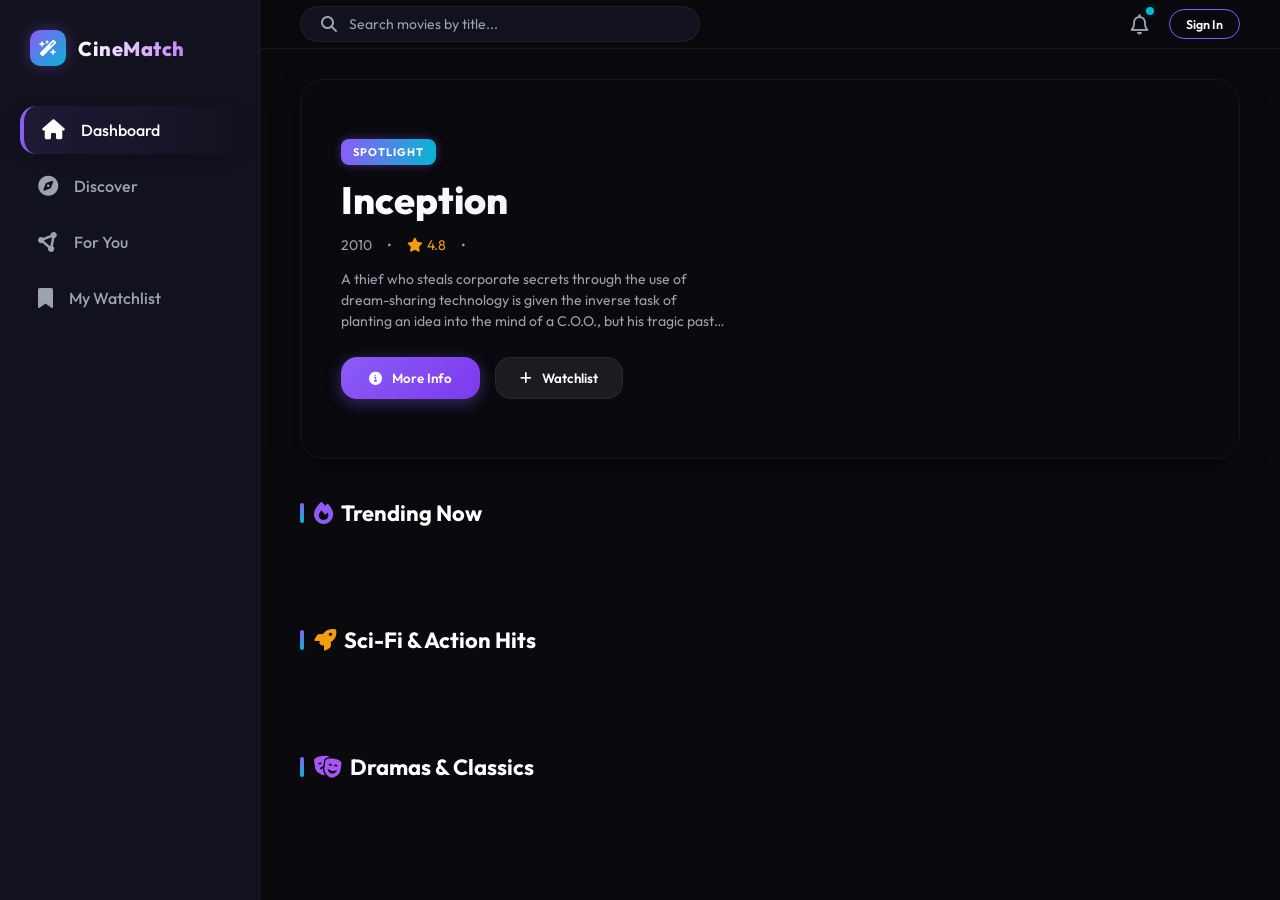
==== commit 156f0148: "Upload project source files" ====
--- a/src/main/resources/static/index.html
+++ b/src/main/resources/static/index.html
@@ -51,28 +51,7 @@
                 </ul>
             </nav>
 
-            <!-- User Auth Profile Section -->
-            <div class="user-profile-section" id="user-profile-section">
-                <!-- If Logged Out -->
-                <div id="logged-out-view" style="display: flex; flex-direction: column; gap: 10px; text-align: center;">
-                    <p style="font-size: 13px; color: var(--text-muted);">Sign in to unlock personalized recommendations.</p>
-                    <button class="btn-auth" id="btn-login-trigger">Sign In</button>
-                </div>
-                <!-- If Logged In -->
-                <div id="logged-in-view" style="display: none; flex-direction: column; gap: 12px;">
-                    <div class="user-info">
-                        <div class="user-avatar" id="profile-avatar">A</div>
-                        <div class="user-details">
-                            <span class="username" id="profile-username">Alice</span>
-                            <span class="user-role">Cinephile</span>
-                        </div>
-                    </div>
-                    <button class="btn-auth" id="btn-pref-trigger" style="border-color: var(--secondary); font-size: 12px; padding: 6px;">
-                        <i class="fa-solid fa-sliders"></i> Edit Favorites
-                    </button>
-                    <button class="btn-logout" id="btn-logout">Sign Out</button>
-                </div>
-            </div>
+
         </aside>
 
         <!-- Main Body -->
@@ -89,9 +68,21 @@
                         <i class="fa-regular fa-bell"></i>
                         <span class="badge"></span>
                     </div>
-                    <div style="font-size: 14px; font-weight: 500; display: flex; align-items: center; gap: 8px;">
-                        <span id="current-user-status" style="color: var(--text-muted);">Guest Mode</span>
-                        <i class="fa-solid fa-circle" id="user-status-dot" style="font-size: 8px; color: var(--text-dimmed);"></i>
+                    <!-- Moved Profile & Login Area -->
+                    <div id="user-profile-section">
+                        <!-- If Logged Out -->
+                        <div id="logged-out-view" style="display: flex; align-items: center;">
+                            <button class="btn-auth" id="btn-login-trigger" style="padding: 6px 16px; font-size: 12.5px; border-radius: 20px;">Sign In</button>
+                        </div>
+                        
+                        <!-- If Logged In -->
+                        <div id="logged-in-view" style="display: none; align-items: center;">
+                            <div class="header-profile-badge" id="btn-settings-trigger" style="cursor: pointer; display: flex; align-items: center; gap: 10px; padding: 4px 12px; border-radius: 30px; background: rgba(255, 255, 255, 0.03); border: 1px solid var(--glass-border); transition: var(--transition);">
+                                <div class="user-avatar" id="profile-avatar" style="width: 28px; height: 28px; border-radius: 50%; display: flex; align-items: center; justify-content: center; font-size: 12px; font-weight: 700; color: white;">A</div>
+                                <span class="header-username" id="profile-username" style="font-size: 13.5px; font-weight: 600; color: var(--text-main);">Guest</span>
+                                <i class="fa-solid fa-circle" id="user-status-dot" style="font-size: 7px; color: var(--secondary);"></i>
+                            </div>
+                        </div>
                     </div>
                 </div>
             </header>
@@ -226,6 +217,35 @@
                     <span class="genre-pill" data-genre="Comedy">Comedy</span>
                     <span class="genre-pill" data-genre="Animation">Animation</span>
                 </div>
+
+                <!-- Advanced Filters & Sorting Row -->
+                <div class="discover-filters-row">
+                    <div class="filter-group">
+                        <label for="discover-sort"><i class="fa-solid fa-sort"></i> Sort By</label>
+                        <select id="discover-sort" class="filter-select">
+                            <option value="default">Default</option>
+                            <option value="recent">Recent (Newest First)</option>
+                            <option value="popular">Popularity (H2 Rating)</option>
+                            <option value="imdb">IMDb Score</option>
+                            <option value="az">Alphabetical (A-Z)</option>
+                        </select>
+                    </div>
+                    
+                    <div class="filter-group">
+                        <label for="discover-year"><i class="fa-solid fa-calendar-days"></i> Year / Era</label>
+                        <select id="discover-year" class="filter-select">
+                            <option value="all">All Years</option>
+                            <option value="2020s">Recent (2020s)</option>
+                            <option value="2010s">2010s</option>
+                            <option value="2000s">2000s</option>
+                            <option value="1990s">1990s</option>
+                            <option value="classic">80s & Older</option>
+                        </select>
+                    </div>
+                </div>
+
+                <!-- Search Guess Banner Container -->
+                <div id="search-guess-container" style="margin-bottom: 20px; display: none;"></div>
 
                 <div class="movie-grid" id="discover-grid">
                     <!-- Dynamic -->
@@ -390,13 +410,34 @@
                     </div>
                     <div class="form-group">
                         <label for="login-password">Password</label>
-                        <div class="input-wrapper">
+                        <div class="input-wrapper password-wrapper">
                             <i class="fa-solid fa-lock"></i>
                             <input type="password" id="login-password" placeholder="Enter 'password'" required>
+                            <i class="fa-regular fa-eye-slash toggle-password" id="toggle-login-password" style="position: absolute; right: 16px; left: auto; top: 50%; transform: translateY(-50%); z-index: 100; cursor: pointer; pointer-events: auto;" onclick="togglePasswordVisibility('login-password', this)"></i>
                         </div>
                     </div>
                     <button type="submit" class="btn-auth-submit">Sign In</button>
                 </form>
+                <div class="auth-divider">
+                    <span>OR</span>
+                </div>
+                <div class="oauth-buttons">
+                    <button class="btn-oauth google-btn" onclick="startOAuthFlow('google')">
+                        <svg class="btn-icon" viewBox="0 0 24 24" xmlns="http://www.w3.org/2000/svg">
+                            <path d="M22.56 12.25c0-.78-.07-1.53-.2-2.25H12v4.26h5.92c-.26 1.37-1.04 2.53-2.21 3.31v2.77h3.57c2.08-1.92 3.28-4.74 3.28-8.09z" fill="#4285F4"/>
+                            <path d="M12 23c2.97 0 5.46-.98 7.28-2.66l-3.57-2.77c-.98.66-2.23 1.06-3.71 1.06-2.86 0-5.29-1.93-6.16-4.53H2.18v2.84C3.99 20.53 7.7 23 12 23z" fill="#34A853"/>
+                            <path d="M5.84 14.09c-.22-.66-.35-1.36-.35-2.09s.13-1.43.35-2.09V7.06H2.18C1.43 8.55 1 10.22 1 12s.43 3.45 1.18 4.94l2.85-2.22.81-.63z" fill="#FBBC05"/>
+                            <path d="M12 5.38c1.62 0 3.06.56 4.21 1.64l3.15-3.15C17.45 2.09 14.97 1 12 1 7.7 1 3.99 3.47 2.18 7.06l3.66 2.84c.87-2.6 3.3-4.52 6.16-4.52z" fill="#EA4335"/>
+                        </svg>
+                        Google
+                    </button>
+                    <button class="btn-oauth apple-btn" onclick="startOAuthFlow('apple')">
+                        <svg class="btn-icon" viewBox="0 0 24 24" xmlns="http://www.w3.org/2000/svg" fill="currentColor">
+                            <path d="M18.71 19.5c-.83 1.24-1.71 2.45-3.05 2.47-1.34.03-1.77-.79-3.29-.79-1.53 0-2 .77-3.27.82-1.31.05-2.3-1.32-3.14-2.53C4.25 17 2.94 12.45 4.7 9.39c.87-1.52 2.43-2.48 4.12-2.51 1.28-.02 2.5.87 3.29.87.78 0 2.26-1.07 3.81-.91.65.03 2.47.26 3.64 1.98-.09.06-2.17 1.28-2.15 3.81.03 3.02 2.65 4.03 2.68 4.04-.03.07-.42 1.44-1.38 2.83M15.97 4.17c.66-.81 1.11-1.93.99-3.06-1 .04-2.16.65-2.88 1.47-.63.73-1.18 1.87-1.03 2.98 1.1.09 2.22-.58 2.92-1.39"/>
+                        </svg>
+                        Apple
+                    </button>
+                </div>
                 <p class="auth-switch">Don't have an account? <span id="switch-to-register">Register here</span></p>
             </div>
 
@@ -421,14 +462,162 @@
                     </div>
                     <div class="form-group">
                         <label for="register-password">Password</label>
-                        <div class="input-wrapper">
+                        <div class="input-wrapper password-wrapper">
                             <i class="fa-solid fa-lock"></i>
                             <input type="password" id="register-password" placeholder="Password" required>
+                            <i class="fa-regular fa-eye-slash toggle-password" id="toggle-register-password" style="position: absolute; right: 16px; left: auto; top: 50%; transform: translateY(-50%); z-index: 100; cursor: pointer; pointer-events: auto;" onclick="togglePasswordVisibility('register-password', this)"></i>
+                        </div>
+                        <div class="password-rules" id="register-password-rules">
+                            <span class="rule-item" id="rule-length"><i class="fa-regular fa-circle"></i> 8+ chars</span>
+                            <span class="rule-item" id="rule-upper"><i class="fa-regular fa-circle"></i> Uppercase</span>
+                            <span class="rule-item" id="rule-lower"><i class="fa-regular fa-circle"></i> Lowercase</span>
+                            <span class="rule-item" id="rule-digit"><i class="fa-regular fa-circle"></i> Digit</span>
+                            <span class="rule-item" id="rule-special"><i class="fa-regular fa-circle"></i> Special</span>
                         </div>
                     </div>
                     <button type="submit" class="btn-auth-submit">Create Account & Login</button>
                 </form>
+                <div class="auth-divider">
+                    <span>OR</span>
+                </div>
+                <div class="oauth-buttons">
+                    <button class="btn-oauth google-btn" onclick="startOAuthFlow('google')">
+                        <svg class="btn-icon" viewBox="0 0 24 24" xmlns="http://www.w3.org/2000/svg">
+                            <path d="M22.56 12.25c0-.78-.07-1.53-.2-2.25H12v4.26h5.92c-.26 1.37-1.04 2.53-2.21 3.31v2.77h3.57c2.08-1.92 3.28-4.74 3.28-8.09z" fill="#4285F4"/>
+                            <path d="M12 23c2.97 0 5.46-.98 7.28-2.66l-3.57-2.77c-.98.66-2.23 1.06-3.71 1.06-2.86 0-5.29-1.93-6.16-4.53H2.18v2.84C3.99 20.53 7.7 23 12 23z" fill="#34A853"/>
+                            <path d="M5.84 14.09c-.22-.66-.35-1.36-.35-2.09s.13-1.43.35-2.09V7.06H2.18C1.43 8.55 1 10.22 1 12s.43 3.45 1.18 4.94l2.85-2.22.81-.63z" fill="#FBBC05"/>
+                            <path d="M12 5.38c1.62 0 3.06.56 4.21 1.64l3.15-3.15C17.45 2.09 14.97 1 12 1 7.7 1 3.99 3.47 2.18 7.06l3.66 2.84c.87-2.6 3.3-4.52 6.16-4.52z" fill="#EA4335"/>
+                        </svg>
+                        Google
+                    </button>
+                    <button class="btn-oauth apple-btn" onclick="startOAuthFlow('apple')">
+                        <svg class="btn-icon" viewBox="0 0 24 24" xmlns="http://www.w3.org/2000/svg" fill="currentColor">
+                            <path d="M18.71 19.5c-.83 1.24-1.71 2.45-3.05 2.47-1.34.03-1.77-.79-3.29-.79-1.53 0-2 .77-3.27.82-1.31.05-2.3-1.32-3.14-2.53C4.25 17 2.94 12.45 4.7 9.39c.87-1.52 2.43-2.48 4.12-2.51 1.28-.02 2.5.87 3.29.87.78 0 2.26-1.07 3.81-.91.65.03 2.47.26 3.64 1.98-.09.06-2.17 1.28-2.15 3.81.03 3.02 2.65 4.03 2.68 4.04-.03.07-.42 1.44-1.38 2.83M15.97 4.17c.66-.81 1.11-1.93.99-3.06-1 .04-2.16.65-2.88 1.47-.63.73-1.18 1.87-1.03 2.98 1.1.09 2.22-.58 2.92-1.39"/>
+                        </svg>
+                        Apple
+                    </button>
+                </div>
                 <p class="auth-switch">Already registered? <span id="switch-to-login">Sign in instead</span></p>
+            </div>
+
+            <!-- Google Account Chooser Panel -->
+            <div id="google-chooser-panel" style="display: none;">
+                <div class="google-chooser-container">
+                    <svg class="google-logo-header" viewBox="0 0 24 24" xmlns="http://www.w3.org/2000/svg">
+                        <path d="M22.56 12.25c0-.78-.07-1.53-.2-2.25H12v4.26h5.92c-.26 1.37-1.04 2.53-2.21 3.31v2.77h3.57c2.08-1.92 3.28-4.74 3.28-8.09z" fill="#4285F4"/>
+                        <path d="M12 23c2.97 0 5.46-.98 7.28-2.66l-3.57-2.77c-.98.66-2.23 1.06-3.71 1.06-2.86 0-5.29-1.93-6.16-4.53H2.18v2.84C3.99 20.53 7.7 23 12 23z" fill="#34A853"/>
+                        <path d="M5.84 14.09c-.22-.66-.35-1.36-.35-2.09s.13-1.43.35-2.09V7.06H2.18C1.43 8.55 1 10.22 1 12s.43 3.45 1.18 4.94l2.85-2.22.81-.63z" fill="#FBBC05"/>
+                        <path d="M12 5.38c1.62 0 3.06.56 4.21 1.64l3.15-3.15C17.45 2.09 14.97 1 12 1 7.7 1 3.99 3.47 2.18 7.06l3.66 2.84c.87-2.6 3.3-4.52 6.16-4.52z" fill="#EA4335"/>
+                    </svg>
+                    <h2 class="google-chooser-title">Choose an account</h2>
+                    <p class="google-chooser-subtitle">to continue to CineMatch</p>
+                    
+                    <div class="google-accounts-list">
+                        <div class="google-account-item" onclick="selectGoogleAccount('ismail.maalim@gmail.com', 'Ismail Maalim', 'google-avatar-blue', 'I')">
+                            <div class="google-account-avatar google-avatar-blue">I</div>
+                            <div class="google-account-info">
+                                <span class="google-account-name">Ismail Maalim</span>
+                                <span class="google-account-email">ismail.maalim@gmail.com</span>
+                            </div>
+                        </div>
+                        <div class="google-account-item" onclick="selectGoogleAccount('zuery.dev@gmail.com', 'Zuery Dev', 'google-avatar-green', 'Z')">
+                            <div class="google-account-avatar google-avatar-green">Z</div>
+                            <div class="google-account-info">
+                                <span class="google-account-name">Zuery Dev</span>
+                                <span class="google-account-email">zuery.dev@gmail.com</span>
+                            </div>
+                        </div>
+                        <div class="google-account-item" onclick="selectGoogleAccount('guest.cinematch@gmail.com', 'Guest User', 'google-avatar-purple', 'G')">
+                            <div class="google-account-avatar google-avatar-purple">G</div>
+                            <div class="google-account-info">
+                                <span class="google-account-name">Guest User</span>
+                                <span class="google-account-email">guest.cinematch@gmail.com</span>
+                            </div>
+                        </div>
+                    </div>
+
+                    <div class="google-use-another" onclick="useAnotherGoogleAccount()">
+                        <i class="fa-solid fa-user-plus"></i>
+                        <span>Use another account</span>
+                    </div>
+
+                    <p class="google-chooser-footer">
+                        To continue, Google will share your name, email address, language preference, and profile picture with CineMatch. See CineMatch's <a href="#">Privacy Policy</a> and <a href="#">Terms of Service</a>.
+                    </p>
+                </div>
+                <p class="auth-switch" style="margin-top: 15px;"><span id="cancel-google-chooser" style="color: var(--text-muted); cursor: pointer;"><i class="fa-solid fa-arrow-left"></i> Cancel and go back</span></p>
+            </div>
+
+            <!-- Apple Account Chooser Panel -->
+            <div id="apple-chooser-panel" style="display: none;">
+                <div class="google-chooser-container">
+                    <svg class="google-logo-header" viewBox="0 0 24 24" xmlns="http://www.w3.org/2000/svg" fill="currentColor">
+                        <path d="M18.71 19.5c-.83 1.24-1.71 2.45-3.05 2.47-1.34.03-1.77-.79-3.29-.79-1.53 0-2 .77-3.27.82-1.31.05-2.3-1.32-3.14-2.53C4.25 17 2.94 12.45 4.7 9.39c.87-1.52 2.43-2.48 4.12-2.51 1.28-.02 2.5.87 3.29.87.78 0 2.26-1.07 3.81-.91.65.03 2.47.26 3.64 1.98-.09.06-2.17 1.28-2.15 3.81.03 3.02 2.65 4.03 2.68 4.04-.03.07-.42 1.44-1.38 2.83M15.97 4.17c.66-.81 1.11-1.93.99-3.06-1 .04-2.16.65-2.88 1.47-.63.73-1.18 1.87-1.03 2.98 1.1.09 2.22-.58 2.92-1.39"/>
+                    </svg>
+                    <h2 class="google-chooser-title">Sign in with Apple ID</h2>
+                    <p class="google-chooser-subtitle">to continue to CineMatch</p>
+                    
+                    <div class="google-accounts-list">
+                        <div class="google-account-item" onclick="selectAppleAccount('ismail.maalim@icloud.com', 'Ismail Maalim')">
+                            <div class="google-account-avatar" style="background-color: #000; border: 1px solid var(--border-color);"><i class="fa-solid fa-apple-whole"></i></div>
+                            <div class="google-account-info">
+                                <span class="google-account-name">Ismail Maalim</span>
+                                <span class="google-account-email">ismail.maalim@icloud.com</span>
+                            </div>
+                        </div>
+                        <div class="google-account-item" onclick="selectAppleAccount('zuery.dev@icloud.com', 'Zuery Dev')">
+                            <div class="google-account-avatar" style="background-color: #000; border: 1px solid var(--border-color);"><i class="fa-solid fa-apple-whole"></i></div>
+                            <div class="google-account-info">
+                                <span class="google-account-name">Zuery Dev</span>
+                                <span class="google-account-email">zuery.dev@icloud.com</span>
+                            </div>
+                        </div>
+                    </div>
+
+                    <div class="google-use-another" onclick="useAnotherAppleAccount()">
+                        <i class="fa-solid fa-user-plus"></i>
+                        <span>Use a different Apple ID</span>
+                    </div>
+
+                    <p class="google-chooser-footer">
+                        Your Apple ID information will be used to let you sign in securely. See CineMatch's <a href="#">Privacy Policy</a> and <a href="#">Terms of Service</a>.
+                    </p>
+                </div>
+                <p class="auth-switch" style="margin-top: 15px;"><span id="cancel-apple-chooser" style="color: var(--text-muted); cursor: pointer;"><i class="fa-solid fa-arrow-left"></i> Cancel and go back</span></p>
+            </div>
+
+            <!-- OAuth Email Panel -->
+            <div id="oauth-email-panel" style="display: none;">
+                <h2 class="auth-title" id="oauth-email-title">Sign In</h2>
+                <p class="auth-subtitle">Confirm your email address to connect your account.</p>
+                <form class="auth-form" id="oauth-email-form" onsubmit="return false;">
+                    <div class="form-group">
+                        <label for="oauth-email-input">Email Address</label>
+                        <div class="input-wrapper">
+                            <i class="fa-solid fa-envelope"></i>
+                            <input type="email" id="oauth-email-input" placeholder="you@example.com" required>
+                        </div>
+                    </div>
+                    <button type="submit" class="btn-auth-submit">Continue</button>
+                </form>
+                <p class="auth-switch"><span id="cancel-oauth-email" style="color: var(--text-muted); cursor: pointer;"><i class="fa-solid fa-arrow-left"></i> Cancel and go back</span></p>
+            </div>
+
+            <!-- OTP Verification Panel -->
+            <div id="otp-panel" style="display: none;">
+                <h2 class="auth-title">Verify Your Email</h2>
+                <p class="auth-subtitle" id="otp-subtitle">We sent a verification code to your email.</p>
+                <form class="auth-form" id="otp-form" onsubmit="return false;">
+                    <div class="form-group">
+                        <label for="otp-code">Verification Code</label>
+                        <div class="input-wrapper" style="letter-spacing: 4px; font-weight: 700; text-align: center;">
+                            <i class="fa-solid fa-key" style="letter-spacing: normal;"></i>
+                            <input type="text" id="otp-code" placeholder="Enter 6-digit code" maxlength="6" style="text-align: center; font-size: 18px; font-weight: 700;" required>
+                        </div>
+                    </div>
+                    <button type="submit" class="btn-auth-submit">Verify & Login</button>
+                </form>
+                <p class="auth-switch"><span id="cancel-otp" style="color: var(--text-muted); cursor: pointer;"><i class="fa-solid fa-arrow-left"></i> Cancel and go back</span></p>
             </div>
         </div>
     </div>
@@ -544,9 +733,101 @@
         </div>
     </div>
 
+    <!-- PROFILE SETTINGS DRAWER (SLIDING FROM RIGHT) -->
+    <div class="drawer-overlay" id="settings-drawer-overlay">
+        <div class="profile-drawer" id="settings-drawer">
+            <div class="drawer-header">
+                <h3 class="drawer-title">Account Settings</h3>
+                <button class="drawer-close-btn" id="btn-close-settings">
+                    <i class="fa-solid fa-xmark"></i>
+                </button>
+            </div>
+            
+            <div class="drawer-body">
+                <p class="auth-subtitle" style="margin-top: 0; margin-bottom: 8px;">Customize your username, email, and choose your premium profile avatar.</p>
+                <form class="auth-form" id="settings-form" onsubmit="return false;" style="display: flex; flex-direction: column; gap: 18px;">
+                    <!-- Avatar Picker Box -->
+                    <div class="avatar-selector-box">
+                        <div class="avatar-selector-header" style="display: flex; align-items: center; gap: 14px; margin-bottom: 16px;">
+                            <div class="avatar-preview-badge avatar-grad-1" id="settings-avatar-preview" style="width: 50px; height: 50px; border-radius: 50%; display: flex; align-items: center; justify-content: center; font-size: 20px; color: white;">
+                                <i class="fa-solid fa-popcorn"></i>
+                            </div>
+                            <div>
+                                <div class="avatar-picker-label" style="font-weight: 700; font-size: 14px;">Select Profile Icon</div>
+                                <div class="avatar-picker-subtitle" style="font-size: 12px; color: var(--text-muted);">Choose an icon and a matching gradient background</div>
+                            </div>
+                        </div>
+
+                        <!-- Icon Choices -->
+                        <div class="avatar-icons-grid" style="display: grid; grid-template-columns: repeat(4, 1fr); gap: 10px; margin-bottom: 14px;">
+                            <div class="avatar-icon-option active" data-icon="fa-popcorn" style="height: 40px; border-radius: 8px; border: 1px solid var(--glass-border); display: flex; align-items: center; justify-content: center; cursor: pointer; color: var(--text-muted); transition: var(--transition);"><i class="fa-solid fa-popcorn"></i></div>
+                            <div class="avatar-icon-option" data-icon="fa-ticket" style="height: 40px; border-radius: 8px; border: 1px solid var(--glass-border); display: flex; align-items: center; justify-content: center; cursor: pointer; color: var(--text-muted); transition: var(--transition);"><i class="fa-solid fa-ticket"></i></div>
+                            <div class="avatar-icon-option" data-icon="fa-film" style="height: 40px; border-radius: 8px; border: 1px solid var(--glass-border); display: flex; align-items: center; justify-content: center; cursor: pointer; color: var(--text-muted); transition: var(--transition);"><i class="fa-solid fa-film"></i></div>
+                            <div class="avatar-icon-option" data-icon="fa-clapperboard" style="height: 40px; border-radius: 8px; border: 1px solid var(--glass-border); display: flex; align-items: center; justify-content: center; cursor: pointer; color: var(--text-muted); transition: var(--transition);"><i class="fa-solid fa-clapperboard"></i></div>
+                            <div class="avatar-icon-option" data-icon="fa-glasses" style="height: 40px; border-radius: 8px; border: 1px solid var(--glass-border); display: flex; align-items: center; justify-content: center; cursor: pointer; color: var(--text-muted); transition: var(--transition);"><i class="fa-solid fa-glasses"></i></div>
+                            <div class="avatar-icon-option" data-icon="fa-masks-theater" style="height: 40px; border-radius: 8px; border: 1px solid var(--glass-border); display: flex; align-items: center; justify-content: center; cursor: pointer; color: var(--text-muted); transition: var(--transition);"><i class="fa-solid fa-masks-theater"></i></div>
+                            <div class="avatar-icon-option" data-icon="fa-star" style="height: 40px; border-radius: 8px; border: 1px solid var(--glass-border); display: flex; align-items: center; justify-content: center; cursor: pointer; color: var(--text-muted); transition: var(--transition);"><i class="fa-solid fa-star"></i></div>
+                            <div class="avatar-icon-option" data-icon="fa-cat" style="height: 40px; border-radius: 8px; border: 1px solid var(--glass-border); display: flex; align-items: center; justify-content: center; cursor: pointer; color: var(--text-muted); transition: var(--transition);"><i class="fa-solid fa-cat"></i></div>
+                        </div>
+
+                        <!-- Gradient Color Choices -->
+                        <div class="avatar-gradients-grid" style="display: grid; grid-template-columns: repeat(6, 1fr); gap: 10px;">
+                            <div class="avatar-gradient-option avatar-grad-1 active" data-grad="avatar-grad-1" style="height: 30px; border-radius: 6px; cursor: pointer; transition: var(--transition);"></div>
+                            <div class="avatar-gradient-option avatar-grad-2" data-grad="avatar-grad-2" style="height: 30px; border-radius: 6px; cursor: pointer; transition: var(--transition);"></div>
+                            <div class="avatar-gradient-option avatar-grad-3" data-grad="avatar-grad-3" style="height: 30px; border-radius: 6px; cursor: pointer; transition: var(--transition);"></div>
+                            <div class="avatar-gradient-option avatar-grad-4" data-grad="avatar-grad-4" style="height: 30px; border-radius: 6px; cursor: pointer; transition: var(--transition);"></div>
+                            <div class="avatar-gradient-option avatar-grad-5" data-grad="avatar-grad-5" style="height: 30px; border-radius: 6px; cursor: pointer; transition: var(--transition);"></div>
+                            <div class="avatar-gradient-option avatar-grad-6" data-grad="avatar-grad-6" style="height: 30px; border-radius: 6px; cursor: pointer; transition: var(--transition);"></div>
+                        </div>
+                    </div>
+
+                    <div class="form-group" style="margin-bottom: 0;">
+                        <label for="settings-username">Username</label>
+                        <div class="input-wrapper">
+                            <i class="fa-solid fa-user"></i>
+                            <input type="text" id="settings-username" placeholder="Pick a username" required>
+                        </div>
+                    </div>
+
+                    <div class="form-group" style="margin-bottom: 0;">
+                        <label for="settings-email">Email Address</label>
+                        <div class="input-wrapper">
+                            <i class="fa-solid fa-envelope"></i>
+                            <input type="email" id="settings-email" placeholder="you@example.com" required>
+                        </div>
+                    </div>
+
+                    <button type="submit" class="btn-auth-submit" style="margin-top: 10px; width: 100%; padding: 12px; font-weight: 700; border-radius: 24px;">Save Changes</button>
+                </form>
+
+                <!-- Sidebar profile actions moved inside drawer -->
+                <div class="drawer-actions" style="margin-top: 10px; padding-top: 20px; border-top: 1px solid var(--glass-border); display: flex; flex-direction: column; gap: 12px;">
+                    <button class="btn-auth" id="btn-onboarding-trigger" style="border-color: var(--primary); font-size: 13px; padding: 10px; display: flex; align-items: center; justify-content: center; gap: 8px; width: 100%;">
+                        <i class="fa-solid fa-wand-magic-sparkles"></i> Customize Feed
+                    </button>
+                    <button class="btn-auth" id="btn-pref-trigger" style="border-color: var(--secondary); font-size: 13px; padding: 10px; display: flex; align-items: center; justify-content: center; gap: 8px; width: 100%;">
+                        <i class="fa-solid fa-sliders"></i> Edit Favorites
+                    </button>
+                    <button class="btn-logout" id="btn-logout" style="width: 100%; padding: 10px; margin-top: 10px;">Sign Out</button>
+                </div>
+            </div>
+        </div>
+    </div>
+
     <!-- TOAST NOTIFICATION CONTAINER -->
     <div class="toast-container" id="toast-container"></div>
 
+    <!-- Global UI Helper Scripts -->
+    <script>
+        function togglePasswordVisibility(inputId, toggleEl) {
+            const input = document.getElementById(inputId);
+            if (input) {
+                const isPassword = input.type === 'password';
+                input.type = isPassword ? 'text' : 'password';
+                toggleEl.className = isPassword ? 'fa-regular fa-eye toggle-password' : 'fa-regular fa-eye-slash toggle-password';
+            }
+        }
+    </script>
     <!-- Client-Side App Logic -->
     <script src="js/app.js"></script>
 </body>
--- a/src/main/resources/static/css/style.css
+++ b/src/main/resources/static/css/style.css
@@ -513,6 +513,73 @@
     box-shadow: 0 0 10px var(--primary-glow);
 }
 
+.discover-filters-row {
+    display: flex;
+    gap: 20px;
+    margin-bottom: 25px;
+    flex-wrap: wrap;
+    background: rgba(255, 255, 255, 0.02);
+    padding: 16px 20px;
+    border-radius: var(--radius-lg);
+    border: 1px solid var(--glass-border);
+}
+
+.filter-group {
+    display: flex;
+    align-items: center;
+    gap: 10px;
+}
+
+.filter-group label {
+    font-size: 13px;
+    font-weight: 600;
+    color: var(--text-secondary);
+    display: flex;
+    align-items: center;
+    gap: 6px;
+}
+
+.filter-select {
+    padding: 8px 16px;
+    background-color: var(--bg-surface);
+    border: 1px solid var(--glass-border);
+    border-radius: var(--radius-md);
+    color: var(--text);
+    font-size: 13px;
+    font-weight: 500;
+    cursor: pointer;
+    outline: none;
+    transition: var(--transition);
+}
+
+.filter-select:focus, .filter-select:hover {
+    border-color: var(--primary);
+    box-shadow: 0 0 8px var(--primary-glow);
+}
+
+.search-guess-banner {
+    display: flex;
+    align-items: center;
+    gap: 15px;
+    background: linear-gradient(135deg, rgba(139, 92, 246, 0.1), rgba(168, 85, 247, 0.15));
+    border: 1px solid rgba(139, 92, 246, 0.3);
+    padding: 16px 20px;
+    border-radius: var(--radius-lg);
+    color: var(--text);
+    font-size: 15px;
+    box-shadow: 0 4px 15px rgba(139, 92, 246, 0.1);
+    animation: fadeIn 0.3s ease-in-out;
+}
+
+.search-guess-icon {
+    font-size: 22px;
+}
+
+.search-guess-text {
+    line-height: 1.4;
+    font-weight: 500;
+}
+
 /* Movie Cards Grid */
 .movie-grid {
     display: grid;
@@ -601,9 +668,10 @@
     overflow: hidden;
     text-overflow: ellipsis;
     display: -webkit-box;
-    -webkit-line-clamp: 1;
+    -webkit-line-clamp: 2;
     -webkit-box-orient: vertical;
     margin-bottom: 4px;
+    min-height: 38px; /* Standardize card height for vertical alignment */
 }
 
 .card-genres {
@@ -1051,6 +1119,8 @@
 .input-wrapper i {
     position: absolute;
     left: 16px;
+    top: 50%;
+    transform: translateY(-50%);
     color: var(--text-dimmed);
 }
 
@@ -1070,6 +1140,29 @@
     border-color: var(--primary);
     box-shadow: 0 0 10px rgba(139, 92, 246, 0.15);
 }
+
+.input-wrapper.password-wrapper input {
+    padding-right: 44px;
+}
+
+.input-wrapper .toggle-password {
+    position: absolute;
+    right: 16px !important;
+    left: auto !important;
+    top: 50%;
+    transform: translateY(-50%);
+    cursor: pointer;
+    color: var(--text-dimmed);
+    transition: var(--transition);
+    pointer-events: auto;
+    z-index: 10;
+}
+
+.input-wrapper .toggle-password:hover {
+    color: var(--primary);
+    transform: translateY(-50%) scale(1.15);
+}
+
 
 .btn-auth-submit {
     margin-top: 10px;
@@ -1729,3 +1822,556 @@
         background-position: -200% 0;
     }
 }
+
+/* Password Rule Indicators */
+.password-rules {
+    display: flex;
+    flex-wrap: wrap;
+    gap: 12px;
+    margin-top: 8px;
+    padding: 0 4px;
+}
+
+.rule-item {
+    font-size: 12px;
+    font-weight: 500;
+    color: var(--text-muted);
+    display: flex;
+    align-items: center;
+    gap: 6px;
+    transition: var(--transition);
+}
+
+.rule-item i {
+    font-size: 12px;
+    color: var(--text-dimmed);
+    transition: var(--transition);
+}
+
+.rule-item.valid {
+    color: #10b981;
+}
+
+.rule-item.valid i {
+    color: #10b981;
+}
+
+/* Auth Divider & OAuth Buttons */
+.auth-divider {
+    display: flex;
+    align-items: center;
+    text-align: center;
+    margin: 16px 0;
+    color: var(--text-muted);
+    font-size: 12px;
+    font-weight: 600;
+    text-transform: uppercase;
+    letter-spacing: 0.05em;
+}
+
+.auth-divider::before,
+.auth-divider::after {
+    content: '';
+    flex: 1;
+    border-bottom: 1px solid var(--border-color);
+}
+
+.auth-divider:not(:empty)::before {
+    margin-right: .5em;
+}
+
+.auth-divider:not(:empty)::after {
+    margin-left: .5em;
+}
+
+.oauth-buttons {
+    display: flex;
+    gap: 12px;
+    margin: 16px auto 0 auto;
+    width: 100%;
+    max-width: 320px; /* Center-aligned with a balanced max-width limit */
+    justify-content: center;
+}
+
+.btn-oauth {
+    display: flex;
+    align-items: center;
+    justify-content: center;
+    gap: 10px;
+    flex: 1;
+    height: 46px;
+    padding: 0 20px;
+    border-radius: 23px; /* Pill-shaped rounded corners (height / 2) */
+    font-size: 14px;
+    font-weight: 600;
+    cursor: pointer;
+    transition: all 0.25s cubic-bezier(0.4, 0, 0.2, 1);
+    border: none;
+}
+
+.btn-oauth.google-btn {
+    background-color: #ffffff;
+    color: #1f1f1f;
+    border: 1px solid #dadce0;
+    box-shadow: 0 2px 4px rgba(0, 0, 0, 0.05);
+}
+
+.btn-oauth.google-btn:hover {
+    background-color: #f8f9fa;
+    border-color: #c3c6c9;
+    box-shadow: 0 4px 8px rgba(0, 0, 0, 0.08);
+    transform: translateY(-1.5px);
+}
+
+.btn-oauth.apple-btn {
+    background-color: #000000;
+    color: #ffffff;
+    border: 1px solid #222222;
+    box-shadow: 0 2px 4px rgba(0, 0, 0, 0.25);
+}
+
+.btn-oauth.apple-btn:hover {
+    background-color: #1a1a1a;
+    border-color: #333333;
+    box-shadow: 0 4px 10px rgba(0, 0, 0, 0.35);
+    transform: translateY(-1.5px);
+}
+
+.btn-oauth:active {
+    transform: translateY(0.5px) scale(0.98);
+}
+
+.btn-oauth svg.btn-icon {
+    width: 20px;
+    height: 20px;
+    flex-shrink: 0;
+}
+
+/* OTP Panel Styles */
+.otp-inputs-container {
+    display: flex;
+    justify-content: center;
+    gap: 10px;
+    margin: 20px 0;
+}
+
+.otp-digit-input {
+    width: 45px;
+    height: 50px;
+    text-align: center;
+    font-size: 24px;
+    font-weight: 700;
+    border-radius: var(--radius-md);
+    border: 2px solid var(--border-color);
+    background: var(--bg-surface-light);
+    color: var(--text-main);
+    transition: var(--transition);
+}
+
+.otp-digit-input:focus {
+    border-color: var(--primary);
+    box-shadow: 0 0 10px var(--primary-glow);
+    outline: none;
+}
+
+/* Avatar Gradients */
+.avatar-grad-1 { background: linear-gradient(135deg, #ff007f, #7f00ff) !important; box-shadow: 0 0 10px rgba(255, 0, 127, 0.4); }
+.avatar-grad-2 { background: linear-gradient(135deg, #00f0ff, #0072ff) !important; box-shadow: 0 0 10px rgba(0, 240, 255, 0.4); }
+.avatar-grad-3 { background: linear-gradient(135deg, #ffb300, #ff007f) !important; box-shadow: 0 0 10px rgba(255, 179, 0, 0.4); }
+.avatar-grad-4 { background: linear-gradient(135deg, #00ff87, #60efff) !important; box-shadow: 0 0 10px rgba(0, 255, 135, 0.4); }
+.avatar-grad-5 { background: linear-gradient(135deg, #ff0844, #ffb199) !important; box-shadow: 0 0 10px rgba(255, 8, 68, 0.4); }
+.avatar-grad-6 { background: linear-gradient(135deg, #f12711, #f5af19) !important; box-shadow: 0 0 10px rgba(241, 39, 17, 0.4); }
+
+.user-avatar i {
+    font-size: 16px;
+    color: #ffffff;
+}
+
+/* Settings Modal & Avatar Selector Styles */
+.avatar-selector-box {
+    margin-bottom: 24px;
+    padding: 16px;
+    background: rgba(255, 255, 255, 0.03);
+    border: 1px solid var(--border-color);
+    border-radius: var(--radius-lg);
+}
+
+.avatar-selector-header {
+    display: flex;
+    align-items: center;
+    gap: 16px;
+    margin-bottom: 16px;
+}
+
+.avatar-preview-badge {
+    width: 64px;
+    height: 64px;
+    border-radius: 50%;
+    display: flex;
+    align-items: center;
+    justify-content: center;
+    font-size: 24px;
+    color: #ffffff;
+    border: 2px solid rgba(255, 255, 255, 0.2);
+}
+
+.avatar-picker-label {
+    font-size: 14px;
+    font-weight: 600;
+    color: var(--text-main);
+}
+
+.avatar-picker-subtitle {
+    font-size: 12px;
+    color: var(--text-muted);
+}
+
+.avatar-icons-grid {
+    display: grid;
+    grid-template-columns: repeat(8, 1fr);
+    gap: 10px;
+    margin-bottom: 16px;
+}
+
+.avatar-icon-option {
+    aspect-ratio: 1;
+    display: flex;
+    align-items: center;
+    justify-content: center;
+    font-size: 18px;
+    color: var(--text-muted);
+    background: var(--bg-surface-light);
+    border: 1px solid var(--border-color);
+    border-radius: 50%;
+    cursor: pointer;
+    transition: var(--transition);
+}
+
+.avatar-icon-option:hover,
+.avatar-icon-option.active {
+    color: #ffffff;
+    border-color: var(--primary);
+    transform: scale(1.1);
+}
+
+.avatar-icon-option.active {
+    box-shadow: 0 0 10px var(--primary-glow);
+}
+
+.avatar-gradients-grid {
+    display: grid;
+    grid-template-columns: repeat(6, 1fr);
+    gap: 10px;
+}
+
+.avatar-gradient-option {
+    height: 24px;
+    border-radius: 12px;
+    cursor: pointer;
+    transition: var(--transition);
+    border: 2px solid transparent;
+}
+
+.avatar-gradient-option:hover,
+.avatar-gradient-option.active {
+    transform: scale(1.05);
+    border-color: #ffffff;
+}
+
+.avatar-gradient-option.active {
+    box-shadow: 0 0 10px var(--primary-glow);
+}
+
+/* Google & Apple Account Chooser Styles */
+.google-chooser-container {
+    display: flex;
+    flex-direction: column;
+    align-items: center;
+    width: 100%;
+    margin-top: 10px;
+}
+
+.google-logo-header {
+    width: 32px;
+    height: 32px;
+    margin: 0 auto 16px auto;
+    display: block;
+}
+
+#apple-chooser-panel .google-logo-header {
+    color: var(--text-main);
+}
+
+.google-chooser-title {
+    font-size: 20px;
+    font-weight: 700;
+    color: var(--text-main);
+    text-align: center;
+    margin-bottom: 4px;
+}
+
+.google-chooser-subtitle {
+    font-size: 13px;
+    color: var(--text-muted);
+    text-align: center;
+    margin-bottom: 24px;
+}
+
+.google-accounts-list {
+    display: flex;
+    flex-direction: column;
+    width: 100%;
+    max-width: 320px;
+    border: 1px solid var(--glass-border);
+    border-radius: var(--radius-sm);
+    overflow: hidden;
+    margin-bottom: 12px;
+    background-color: rgba(255, 255, 255, 0.015);
+}
+
+.google-account-item {
+    display: flex;
+    align-items: center;
+    padding: 12px 16px;
+    border-bottom: 1px solid var(--glass-border);
+    cursor: pointer;
+    transition: var(--transition);
+    text-align: left;
+}
+
+.google-account-item:last-child {
+    border-bottom: none;
+}
+
+.google-account-item:hover {
+    background-color: var(--bg-surface-light);
+}
+
+.google-account-avatar {
+    width: 34px;
+    height: 34px;
+    border-radius: 50%;
+    display: flex;
+    align-items: center;
+    justify-content: center;
+    font-weight: 700;
+    font-size: 14px;
+    margin-right: 14px;
+    flex-shrink: 0;
+}
+
+.google-avatar-blue {
+    background-color: #1a73e8;
+    color: #ffffff;
+}
+
+.google-avatar-green {
+    background-color: #0f9d58;
+    color: #ffffff;
+}
+
+.google-avatar-purple {
+    background-color: #ab47bc;
+    color: #ffffff;
+}
+
+.google-account-info {
+    display: flex;
+    flex-direction: column;
+    overflow: hidden;
+}
+
+.google-account-name {
+    font-size: 13.5px;
+    font-weight: 600;
+    color: var(--text-main);
+    white-space: nowrap;
+    text-overflow: ellipsis;
+    overflow: hidden;
+}
+
+.google-account-email {
+    font-size: 11.5px;
+    color: var(--text-muted);
+    white-space: nowrap;
+    text-overflow: ellipsis;
+    overflow: hidden;
+}
+
+.google-use-another {
+    display: flex;
+    align-items: center;
+    gap: 12px;
+    padding: 12px 16px;
+    width: 100%;
+    max-width: 320px;
+    cursor: pointer;
+    transition: var(--transition);
+    border: 1px solid var(--glass-border);
+    border-radius: var(--radius-sm);
+    font-size: 13.5px;
+    font-weight: 600;
+    color: var(--secondary);
+    background-color: rgba(255, 255, 255, 0.015);
+    margin-bottom: 24px;
+}
+
+.google-use-another:hover {
+    background-color: var(--bg-surface-light);
+    border-color: var(--secondary-glow);
+}
+
+.google-use-another i {
+    font-size: 14px;
+}
+
+.google-chooser-footer {
+    font-size: 11px;
+    color: var(--text-dimmed);
+    text-align: left;
+    line-height: 1.5;
+    width: 100%;
+    max-width: 320px;
+}
+
+.google-chooser-footer a {
+    color: var(--primary);
+    text-decoration: none;
+    font-weight: 500;
+}
+
+.google-chooser-footer a:hover {
+    text-decoration: underline;
+}
+
+/* Header Profile Badge styling */
+.header-profile-badge {
+    cursor: pointer;
+    display: flex;
+    align-items: center;
+    gap: 10px;
+    padding: 6px 14px;
+    border-radius: 30px;
+    background: rgba(255, 255, 255, 0.03);
+    border: 1px solid var(--glass-border);
+    transition: var(--transition);
+}
+
+.header-profile-badge:hover {
+    background: rgba(255, 255, 255, 0.08);
+    border-color: rgba(255, 255, 255, 0.2);
+    transform: translateY(-1px);
+}
+
+.header-username {
+    font-size: 13.5px;
+    font-weight: 600;
+    color: var(--text-main);
+}
+
+/* Sliding Settings Drawer (Right Side) */
+.drawer-overlay {
+    position: fixed;
+    top: 0;
+    left: 0;
+    width: 100vw;
+    height: 100vh;
+    background-color: rgba(9, 9, 14, 0.7);
+    backdrop-filter: blur(8px);
+    z-index: 2000; /* Must be higher than header and standard content */
+    opacity: 0;
+    pointer-events: none;
+    transition: opacity 0.3s ease;
+}
+
+.drawer-overlay.active {
+    opacity: 1;
+    pointer-events: all;
+}
+
+.profile-drawer {
+    position: fixed;
+    top: 0;
+    right: 0;
+    width: 450px;
+    max-width: 100%;
+    height: 100vh;
+    background-color: var(--bg-surface);
+    border-left: 1px solid var(--glass-border);
+    box-shadow: -10px 0 35px rgba(0, 0, 0, 0.6);
+    display: flex;
+    flex-direction: column;
+    z-index: 2001;
+    transform: translateX(100%);
+    transition: transform 0.3s cubic-bezier(0.4, 0, 0.2, 1);
+}
+
+.drawer-overlay.active .profile-drawer {
+    transform: translateX(0);
+}
+
+.drawer-header {
+    padding: 24px;
+    border-bottom: 1px solid var(--glass-border);
+    display: flex;
+    justify-content: space-between;
+    align-items: center;
+    background: rgba(255, 255, 255, 0.01);
+}
+
+.drawer-title {
+    font-size: 20px;
+    font-weight: 800;
+    margin: 0;
+    background: linear-gradient(135deg, var(--text-main) 0%, var(--primary) 100%);
+    -webkit-background-clip: text;
+    -webkit-text-fill-color: transparent;
+}
+
+.drawer-close-btn {
+    width: 32px;
+    height: 32px;
+    border-radius: 50%;
+    background: rgba(255, 255, 255, 0.05);
+    border: 1px solid var(--glass-border);
+    color: var(--text-main);
+    display: flex;
+    align-items: center;
+    justify-content: center;
+    cursor: pointer;
+    transition: var(--transition);
+}
+
+.drawer-close-btn:hover {
+    background: var(--primary);
+    color: #fff;
+    border-color: var(--primary);
+}
+
+.drawer-body {
+    padding: 24px;
+    flex: 1;
+    overflow-y: auto;
+    display: flex;
+    flex-direction: column;
+    gap: 20px;
+}
+
+/* Custom Scrollbar for Drawer Body */
+.drawer-body::-webkit-scrollbar {
+    width: 6px;
+}
+
+.drawer-body::-webkit-scrollbar-track {
+    background: rgba(0, 0, 0, 0.1);
+}
+
+.drawer-body::-webkit-scrollbar-thumb {
+    background: rgba(255, 255, 255, 0.1);
+    border-radius: 3px;
+}
+
+.drawer-body::-webkit-scrollbar-thumb:hover {
+    background: var(--primary);
+}
+
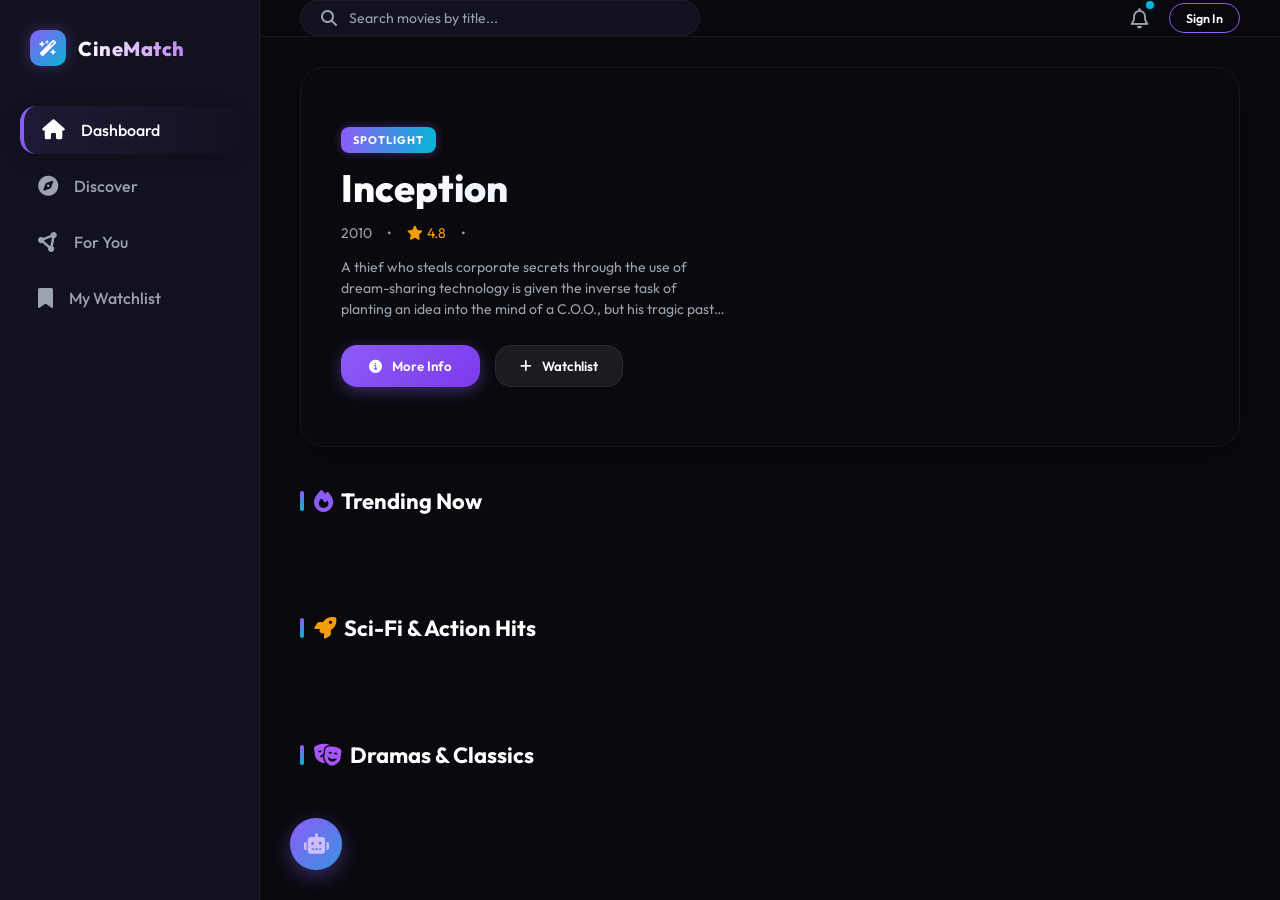
==== commit f3c7f503: "Upload project source files" ====
--- a/src/main/resources/static/index.html
+++ b/src/main/resources/static/index.html
@@ -196,6 +196,60 @@
 
                 </div>
 
+                <!-- FAQ Accordion Section -->
+                <div class="faq-section-container">
+                    <div class="section-header">
+                        <h3 class="section-title"><i class="fa-solid fa-circle-question" style="margin-right: 8px; color: var(--secondary);"></i>Frequently Asked Questions</h3>
+                    </div>
+                    <div class="faq-accordion">
+                        <div class="faq-item">
+                            <button class="faq-question">
+                                <span>How does CineMatch generate movie recommendations?</span>
+                                <i class="fa-solid fa-chevron-down"></i>
+                            </button>
+                            <div class="faq-answer">
+                                <p>CineMatch runs a hybrid recommendation engine. It combines Collaborative Filtering (identifying users with matching tastes to suggest what they loved) and Content-Based Filtering (scoring movies according to your preferred genres) to achieve highly personalized matching percentages.</p>
+                            </div>
+                        </div>
+                        <div class="faq-item">
+                            <button class="faq-question">
+                                <span>Why are some ratings shown out of 5 stars and others out of 10?</span>
+                                <i class="fa-solid fa-chevron-down"></i>
+                            </button>
+                            <div class="faq-answer">
+                                <p>Your reviews and CineMatch community ratings are on a 5-star scale (1 to 5). Critical scores pulled from international platforms (like IMDb) are represented on their native 10-point scale for comparative reference.</p>
+                            </div>
+                        </div>
+                        <div class="faq-item">
+                            <button class="faq-question">
+                                <span>What is the benefit of signing in with Google or Apple ID?</span>
+                                <i class="fa-solid fa-chevron-down"></i>
+                            </button>
+                            <div class="faq-answer">
+                                <p>Syncing your identity secures your ratings, reviews, and watchlist history. It automatically links your data to the cloud database, allowing you to access your personal recommendations across any device seamlessly.</p>
+                            </div>
+                        </div>
+                        <div class="faq-item">
+                            <button class="faq-question">
+                                <span>How do I customize my recommendation feed?</span>
+                                <i class="fa-solid fa-chevron-down"></i>
+                            </button>
+                            <div class="faq-answer">
+                                <p>Click on your profile badge in the top-right header and select "Customize Feed" to re-run the onboarding wizard. You can select your favorite genres and rate starter titles to adjust the taste model at any time.</p>
+                            </div>
+                        </div>
+                        <div class="faq-item">
+                            <button class="faq-question">
+                                <span>Can I search for movies that are currently missing from the library?</span>
+                                <i class="fa-solid fa-chevron-down"></i>
+                            </button>
+                            <div class="faq-answer">
+                                <p>Yes! When you search for a movie that isn't in our database, our system automatically guesses the title from the internet (using TMDB) and recommends similar movies from our library sharing the same genre.</p>
+                            </div>
+                        </div>
+                    </div>
+                </div>
+
             </section>
 
             <!-- 2. DISCOVER VIEW -->
@@ -817,6 +871,56 @@
     <!-- TOAST NOTIFICATION CONTAINER -->
     <div class="toast-container" id="toast-container"></div>
 
+    <!-- CINEBOT AI AGENT ASSISTANT (BOTTOM-LEFT CHAT WIDGET) -->
+    <div class="cinebot-widget" id="cinebot-widget">
+        <!-- Floating Action Button -->
+        <button class="cinebot-launcher" id="btn-cinebot-toggle" title="Talk to CineBot AI">
+            <i class="fa-solid fa-robot"></i>
+            <span class="cinebot-pulse"></span>
+        </button>
+
+        <!-- Chat Window Panel -->
+        <div class="cinebot-window" id="cinebot-window">
+            <div class="cinebot-header">
+                <div class="cinebot-header-info">
+                    <div class="cinebot-avatar">
+                        <i class="fa-solid fa-wand-magic-sparkles"></i>
+                        <span class="cinebot-status-dot"></span>
+                    </div>
+                    <div>
+                        <h4 class="cinebot-title">CineBot</h4>
+                        <p class="cinebot-status-text">AI Movie Assistant • Online</p>
+                    </div>
+                </div>
+                <button class="cinebot-close-btn" id="btn-cinebot-close">
+                    <i class="fa-solid fa-minus"></i>
+                </button>
+            </div>
+            
+            <div class="cinebot-messages" id="cinebot-messages">
+                <div class="cinebot-msg bot">
+                    <div class="cinebot-bubble">
+                        Hello! I'm CineBot, your AI movie assistant. Ask me to recommend movies by genre, check what's trending, or help with any features! 🍿
+                    </div>
+                </div>
+            </div>
+            
+            <div class="cinebot-chips" id="cinebot-chips">
+                <span class="cinebot-chip" data-msg="Recommend a Sci-Fi movie">Sci-Fi Recs</span>
+                <span class="cinebot-chip" data-msg="What are the trending movies?">What's Trending?</span>
+                <span class="cinebot-chip" data-msg="Show me latest releases">Latest 2026</span>
+                <span class="cinebot-chip" data-msg="How do my recommendations work?">AI Recs Info</span>
+            </div>
+
+            <div class="cinebot-input-area">
+                <input type="text" id="cinebot-input" placeholder="Ask CineBot something..." autocomplete="off">
+                <button id="btn-cinebot-send">
+                    <i class="fa-solid fa-paper-plane"></i>
+                </button>
+            </div>
+        </div>
+    </div>
+
     <!-- Global UI Helper Scripts -->
     <script>
         function togglePasswordVisibility(inputId, toggleEl) {
--- a/src/main/resources/static/css/style.css
+++ b/src/main/resources/static/css/style.css
@@ -2375,3 +2375,396 @@
     background: var(--primary);
 }
 
+/* FAQ ACCORDION SECTION */
+.faq-section-container {
+    margin-top: 60px;
+    padding-bottom: 40px;
+}
+
+.faq-accordion {
+    display: flex;
+    flex-direction: column;
+    gap: 12px;
+    margin-top: 24px;
+}
+
+.faq-item {
+    border: 1px solid var(--glass-border);
+    background-color: var(--bg-surface);
+    border-radius: var(--radius-md);
+    overflow: hidden;
+    transition: var(--transition);
+}
+
+.faq-item:hover {
+    border-color: rgba(139, 92, 246, 0.3);
+}
+
+.faq-question {
+    width: 100%;
+    background: transparent;
+    border: none;
+    padding: 20px 24px;
+    text-align: left;
+    display: flex;
+    justify-content: space-between;
+    align-items: center;
+    cursor: pointer;
+    color: var(--text-main);
+    font-size: 16px;
+    font-weight: 600;
+    outline: none;
+    transition: var(--transition);
+}
+
+.faq-question:hover {
+    background: rgba(255, 255, 255, 0.01);
+}
+
+.faq-question i {
+    transition: transform 0.3s cubic-bezier(0.4, 0, 0.2, 1);
+    color: var(--text-muted);
+    font-size: 14px;
+}
+
+.faq-item.active .faq-question i {
+    transform: rotate(180deg);
+    color: var(--secondary);
+}
+
+.faq-answer {
+    max-height: 0;
+    overflow: hidden;
+    transition: max-height 0.3s cubic-bezier(0.4, 0, 0.2, 1), padding 0.3s ease;
+    padding: 0 24px;
+}
+
+.faq-item.active .faq-answer {
+    max-height: 200px;
+    padding: 0 24px 20px 24px;
+}
+
+.faq-answer p {
+    font-size: 14.5px;
+    color: var(--text-muted);
+    line-height: 1.6;
+}
+
+/* CINEBOT WIDGET STYLING */
+.cinebot-widget {
+    position: fixed;
+    left: 290px;
+    bottom: 30px;
+    z-index: 1000;
+    display: flex;
+    flex-direction: column;
+    align-items: flex-start;
+}
+
+.cinebot-launcher {
+    width: 52px;
+    height: 52px;
+    border-radius: 50%;
+    background: linear-gradient(135deg, var(--primary), var(--secondary));
+    border: none;
+    color: white;
+    font-size: 20px;
+    display: flex;
+    align-items: center;
+    justify-content: center;
+    cursor: pointer;
+    box-shadow: 0 6px 20px var(--primary-glow);
+    transition: var(--transition);
+    position: relative;
+    outline: none;
+}
+
+.cinebot-launcher:hover {
+    transform: scale(1.08) rotate(5deg);
+    box-shadow: 0 8px 25px var(--primary-glow);
+}
+
+.cinebot-pulse {
+    position: absolute;
+    top: 0;
+    left: 0;
+    width: 100%;
+    height: 100%;
+    border-radius: 50%;
+    background: var(--primary);
+    opacity: 0.4;
+    animation: pulse-glowing 2s infinite;
+    pointer-events: none;
+}
+
+@keyframes pulse-glowing {
+    0% {
+        transform: scale(1);
+        opacity: 0.4;
+    }
+    100% {
+        transform: scale(1.6);
+        opacity: 0;
+    }
+}
+
+.cinebot-window {
+    position: absolute;
+    bottom: 68px;
+    left: 0;
+    width: 360px;
+    height: 480px;
+    background: var(--glass-bg);
+    backdrop-filter: blur(20px);
+    -webkit-backdrop-filter: blur(20px);
+    border: 1px solid var(--glass-border);
+    border-radius: var(--radius-md);
+    box-shadow: 0 10px 40px rgba(0, 0, 0, 0.5);
+    display: flex;
+    flex-direction: column;
+    overflow: hidden;
+    opacity: 0;
+    pointer-events: none;
+    transform: translateY(20px);
+    transition: opacity 0.3s ease, transform 0.3s cubic-bezier(0.4, 0, 0.2, 1);
+}
+
+.cinebot-window.active {
+    opacity: 1;
+    pointer-events: all;
+    transform: translateY(0);
+}
+
+.cinebot-header {
+    padding: 16px;
+    background: rgba(9, 9, 14, 0.7);
+    border-bottom: 1px solid var(--glass-border);
+    display: flex;
+    justify-content: space-between;
+    align-items: center;
+}
+
+.cinebot-header-info {
+    display: flex;
+    align-items: center;
+    gap: 12px;
+}
+
+.cinebot-avatar {
+    width: 36px;
+    height: 36px;
+    border-radius: 50%;
+    background: linear-gradient(135deg, var(--secondary), var(--primary));
+    display: flex;
+    align-items: center;
+    justify-content: center;
+    font-size: 16px;
+    color: white;
+    position: relative;
+    box-shadow: 0 0 10px var(--secondary-glow);
+}
+
+.cinebot-status-dot {
+    position: absolute;
+    bottom: 0;
+    right: 0;
+    width: 8px;
+    height: 8px;
+    border-radius: 50%;
+    background: var(--secondary);
+    border: 2px solid var(--bg-surface-light);
+}
+
+.cinebot-title {
+    font-size: 14px;
+    font-weight: 700;
+    color: var(--text-main);
+    margin: 0;
+}
+
+.cinebot-status-text {
+    font-size: 11px;
+    color: var(--text-muted);
+    margin: 0;
+}
+
+.cinebot-close-btn {
+    background: transparent;
+    border: none;
+    color: var(--text-muted);
+    font-size: 14px;
+    cursor: pointer;
+    transition: var(--transition);
+}
+
+.cinebot-close-btn:hover {
+    color: var(--text-main);
+}
+
+.cinebot-messages {
+    flex: 1;
+    padding: 16px;
+    overflow-y: auto;
+    display: flex;
+    flex-direction: column;
+    gap: 12px;
+}
+
+.cinebot-msg {
+    display: flex;
+    width: 100%;
+}
+
+.cinebot-msg.user {
+    justify-content: flex-end;
+}
+
+.cinebot-msg.bot {
+    justify-content: flex-start;
+}
+
+.cinebot-bubble {
+    max-width: 85%;
+    padding: 10px 14px;
+    border-radius: 16px;
+    font-size: 13.5px;
+    line-height: 1.5;
+}
+
+.cinebot-msg.user .cinebot-bubble {
+    background: linear-gradient(135deg, var(--primary), #7c3aed);
+    color: white;
+    border-bottom-right-radius: 4px;
+    box-shadow: 0 4px 12px rgba(139, 92, 246, 0.25);
+}
+
+.cinebot-msg.bot .cinebot-bubble {
+    background: rgba(255, 255, 255, 0.03);
+    border: 1px solid var(--glass-border);
+    color: var(--text-main);
+    border-bottom-left-radius: 4px;
+}
+
+.cinebot-chips {
+    padding: 8px 12px;
+    display: flex;
+    gap: 6px;
+    overflow-x: auto;
+    white-space: nowrap;
+    scrollbar-width: none;
+    border-top: 1px solid rgba(255, 255, 255, 0.02);
+}
+
+.cinebot-chips::-webkit-scrollbar {
+    display: none;
+}
+
+.cinebot-chip {
+    padding: 6px 12px;
+    background: rgba(255, 255, 255, 0.02);
+    border: 1px solid var(--glass-border);
+    border-radius: 16px;
+    font-size: 11.5px;
+    font-weight: 500;
+    color: var(--text-muted);
+    cursor: pointer;
+    transition: var(--transition);
+}
+
+.cinebot-chip:hover {
+    background: var(--primary);
+    border-color: var(--primary);
+    color: white;
+}
+
+.cinebot-input-area {
+    padding: 10px 14px;
+    display: flex;
+    gap: 8px;
+    background: rgba(9, 9, 14, 0.5);
+    border-top: 1px solid var(--glass-border);
+}
+
+#cinebot-input {
+    flex: 1;
+    padding: 8px 16px;
+    background: rgba(255, 255, 255, 0.02);
+    border: 1px solid var(--glass-border);
+    border-radius: 20px;
+    color: var(--text-main);
+    font-size: 13px;
+    outline: none;
+    transition: var(--transition);
+}
+
+#cinebot-input:focus {
+    border-color: var(--primary);
+    background: rgba(255, 255, 255, 0.04);
+}
+
+#btn-cinebot-send {
+    width: 34px;
+    height: 34px;
+    border-radius: 50%;
+    background: var(--primary);
+    border: none;
+    color: white;
+    display: flex;
+    align-items: center;
+    justify-content: center;
+    cursor: pointer;
+    transition: var(--transition);
+}
+
+#btn-cinebot-send:hover {
+    background: #7c3aed;
+    transform: scale(1.05);
+}
+
+/* Movie Recommendations Inside Chat */
+.cinebot-movie-card-inline {
+    display: flex;
+    gap: 12px;
+    padding: 10px;
+    background: rgba(255, 255, 255, 0.02);
+    border: 1px solid var(--glass-border);
+    border-radius: 8px;
+    margin-top: 8px;
+    cursor: pointer;
+    transition: var(--transition);
+    text-align: left;
+}
+
+.cinebot-movie-card-inline:hover {
+    background: rgba(255, 255, 255, 0.06);
+    border-color: var(--primary);
+    transform: translateY(-2px);
+}
+
+.cinebot-movie-card-inline img {
+    width: 42px;
+    height: 60px;
+    object-fit: cover;
+    border-radius: 4px;
+    flex-shrink: 0;
+}
+
+.cinebot-movie-card-inline-info {
+    display: flex;
+    flex-direction: column;
+    justify-content: center;
+}
+
+.cinebot-movie-card-inline-title {
+    font-size: 13px;
+    font-weight: 700;
+    color: var(--text-main);
+    margin-bottom: 2px;
+}
+
+.cinebot-movie-card-inline-meta {
+    font-size: 11px;
+    color: var(--text-muted);
+}
+
+
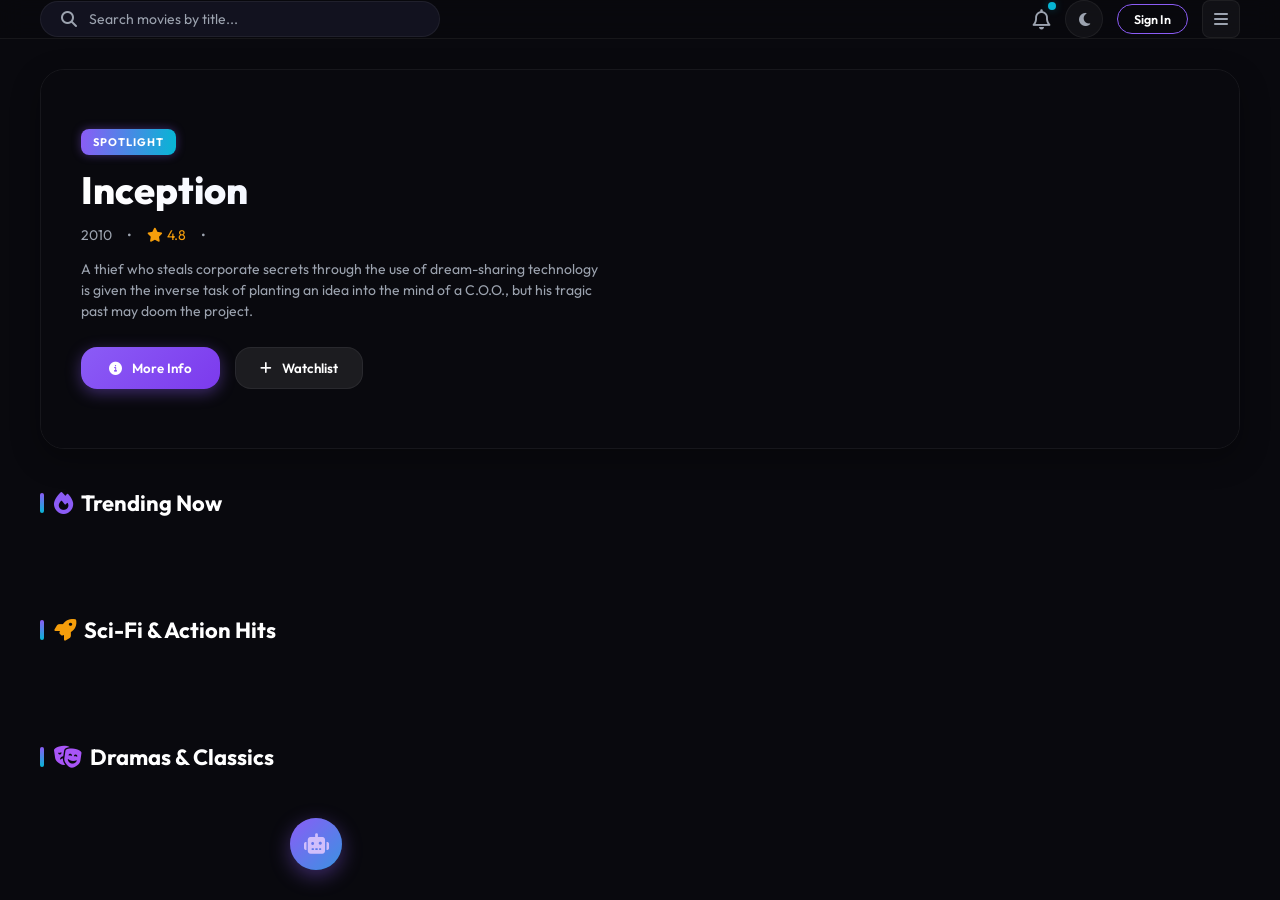
==== commit 21c038c3: "feat: Light/dark theme toggle, right-side nav drawer, fix Discover page" ====
--- a/src/main/resources/static/index.html
+++ b/src/main/resources/static/index.html
@@ -11,16 +11,28 @@
 </head>
 <body>
 
+    <!-- Nav Drawer Overlay Backdrop -->
+    <div class="nav-drawer-overlay" id="nav-drawer-overlay"></div>
+
     <div class="app-container">
         
-        <!-- Sidebar Navigation -->
-        <aside class="sidebar">
-            <div class="logo-container">
+        <!-- RIGHT-SIDE NAV DRAWER -->
+        <aside class="sidebar" id="nav-drawer">
+            <!-- Close Button -->
+            <button class="drawer-close-btn" id="btn-nav-close" title="Close menu">
+                <i class="fa-solid fa-xmark"></i>
+            </button>
+
+            <!-- Logo -->
+            <div class="logo-container" style="margin-bottom: 8px; margin-top: 8px;">
                 <div class="logo-icon">
                     <i class="fa-solid fa-wand-magic-sparkles" style="color: white;"></i>
                 </div>
                 <h1 class="logo-text">CineMatch</h1>
             </div>
+
+            <div class="sidebar-divider"></div>
+            <p class="drawer-nav-label">Navigation</p>
 
             <nav>
                 <ul class="nav-menu">
@@ -51,6 +63,8 @@
                 </ul>
             </nav>
 
+            <div class="sidebar-divider" style="margin-top: auto;"></div>
+            <p style="font-size: 11px; color: var(--text-dimmed); text-align: center; padding: 0 8px;">CineMatch &copy; 2026</p>
 
         </aside>
 
@@ -68,7 +82,14 @@
                         <i class="fa-regular fa-bell"></i>
                         <span class="badge"></span>
                     </div>
-                    <!-- Moved Profile & Login Area -->
+
+                    <!-- Theme Toggle Button -->
+                    <button class="btn-theme-toggle" id="btn-theme-toggle" title="Toggle light/dark theme">
+                        <i class="fa-solid fa-moon icon-moon"></i>
+                        <i class="fa-solid fa-sun icon-sun"></i>
+                    </button>
+
+                    <!-- Profile & Login Area -->
                     <div id="user-profile-section">
                         <!-- If Logged Out -->
                         <div id="logged-out-view" style="display: flex; align-items: center;">
@@ -84,6 +105,11 @@
                             </div>
                         </div>
                     </div>
+
+                    <!-- Hamburger Nav Toggle Button -->
+                    <button class="btn-nav-toggle" id="btn-nav-toggle" title="Open navigation menu">
+                        <i class="fa-solid fa-bars"></i>
+                    </button>
                 </div>
             </header>
 
--- a/src/main/resources/static/css/style.css
+++ b/src/main/resources/static/css/style.css
@@ -1,5 +1,6 @@
 @import url('https://fonts.googleapis.com/css2?family=Outfit:wght@300;400;500;600;700;800&display=swap');
 
+/* ===== DARK THEME (DEFAULT) ===== */
 :root {
     --bg-main: #09090e;
     --bg-surface: #12121f;
@@ -19,6 +20,41 @@
     --radius-md: 16px;
     --radius-lg: 24px;
     --transition: all 0.3s cubic-bezier(0.4, 0, 0.2, 1);
+    --header-bg: rgba(9, 9, 14, 0.85);
+    --modal-bg: #14142a;
+    --drawer-bg: #0f0f1e;
+    --input-bg: rgba(255, 255, 255, 0.04);
+    --card-bg: #14142a;
+    --card-shadow: rgba(0, 0, 0, 0.4);
+    --hero-overlay: linear-gradient(to right, rgba(9,9,14,0.96) 30%, rgba(9,9,14,0.3));
+    --scrollbar-thumb: var(--bg-surface-light);
+}
+
+/* ===== LIGHT THEME ===== */
+[data-theme="light"] {
+    --bg-main: #f0f2f8;
+    --bg-surface: #ffffff;
+    --bg-surface-light: #e4e8f5;
+    --text-main: #1a1a2e;
+    --text-muted: #5a6278;
+    --text-dimmed: #8892aa;
+    --glass-border: rgba(0, 0, 0, 0.09);
+    --glass-bg: rgba(255, 255, 255, 0.85);
+    --header-bg: rgba(240, 242, 248, 0.92);
+    --modal-bg: #ffffff;
+    --drawer-bg: #ffffff;
+    --input-bg: rgba(0, 0, 0, 0.04);
+    --card-bg: #ffffff;
+    --card-shadow: rgba(0, 0, 0, 0.1);
+    --hero-overlay: linear-gradient(to right, rgba(240,242,248,0.96) 30%, rgba(240,242,248,0.2));
+    --scrollbar-thumb: #c5cade;
+    /* keep brand colors identical */
+    --primary: #7c3aed;
+    --primary-glow: rgba(124, 58, 237, 0.3);
+    --secondary: #0891b2;
+    --secondary-glow: rgba(8, 145, 178, 0.25);
+    --accent: #d97706;
+    --accent-glow: rgba(217, 119, 6, 0.3);
 }
 
 * {
@@ -52,9 +88,10 @@
     min-height: 100vh;
     display: flex;
     overflow-x: hidden;
-}
-
-/* App Container */
+    transition: background-color 0.35s ease, color 0.35s ease;
+}
+
+/* App Container — full-width, no sidebar offset */
 .app-container {
     display: flex;
     width: 100vw;
@@ -63,16 +100,77 @@
     position: relative;
 }
 
-/* Sidebar Navigation */
+/* ============================================
+   RIGHT-SIDE NAV DRAWER
+   ============================================ */
 .sidebar {
-    width: 260px;
-    background-color: var(--bg-surface);
-    border-right: 1px solid var(--glass-border);
-    display: flex;
-    flex-direction: column;
-    padding: 30px 20px;
-    flex-shrink: 0;
-    z-index: 10;
+    position: fixed;
+    top: 0;
+    right: 0;
+    width: 280px;
+    height: 100vh;
+    background-color: var(--drawer-bg);
+    border-left: 1px solid var(--glass-border);
+    display: flex;
+    flex-direction: column;
+    padding: 28px 22px;
+    z-index: 400;
+    transform: translateX(100%);
+    transition: transform 0.38s cubic-bezier(0.4, 0, 0.2, 1), box-shadow 0.38s ease, background-color 0.35s ease;
+    box-shadow: none;
+    overflow-y: auto;
+}
+
+.sidebar.open {
+    transform: translateX(0);
+    box-shadow: -8px 0 40px rgba(0, 0, 0, 0.45);
+}
+
+[data-theme="light"] .sidebar.open {
+    box-shadow: -8px 0 30px rgba(0, 0, 0, 0.12);
+}
+
+/* Drawer close X button */
+.drawer-close-btn {
+    position: absolute;
+    top: 18px;
+    right: 18px;
+    width: 32px;
+    height: 32px;
+    background: var(--input-bg);
+    border: 1px solid var(--glass-border);
+    border-radius: 50%;
+    color: var(--text-muted);
+    cursor: pointer;
+    display: flex;
+    align-items: center;
+    justify-content: center;
+    font-size: 14px;
+    transition: var(--transition);
+}
+.drawer-close-btn:hover {
+    color: var(--text-main);
+    background: var(--primary);
+    border-color: var(--primary);
+}
+
+/* Nav Drawer Overlay Backdrop */
+.nav-drawer-overlay {
+    position: fixed;
+    inset: 0;
+    background: rgba(0, 0, 0, 0.55);
+    backdrop-filter: blur(3px);
+    z-index: 399;
+    opacity: 0;
+    pointer-events: none;
+    transition: opacity 0.35s ease;
+}
+.nav-drawer-overlay.active {
+    opacity: 1;
+    pointer-events: all;
+}
+[data-theme="light"] .nav-drawer-overlay {
+    background: rgba(30, 30, 60, 0.28);
 }
 
 .logo-container {
@@ -239,12 +337,13 @@
     display: flex;
     align-items: center;
     justify-content: space-between;
-    background-color: rgba(9, 9, 14, 0.8);
-    backdrop-filter: blur(10px);
+    background-color: var(--header-bg);
+    backdrop-filter: blur(12px);
     position: sticky;
     top: 0;
     z-index: 5;
     border-bottom: 1px solid var(--glass-border);
+    transition: background-color 0.35s ease, border-color 0.35s ease;
 }
 
 .search-bar {
@@ -284,7 +383,58 @@
 .header-actions {
     display: flex;
     align-items: center;
-    gap: 20px;
+    gap: 14px;
+}
+
+/* Theme Toggle Button */
+.btn-theme-toggle {
+    width: 38px;
+    height: 38px;
+    border-radius: 50%;
+    border: 1px solid var(--glass-border);
+    background: var(--input-bg);
+    color: var(--text-muted);
+    cursor: pointer;
+    display: flex;
+    align-items: center;
+    justify-content: center;
+    font-size: 15px;
+    transition: var(--transition);
+    flex-shrink: 0;
+}
+.btn-theme-toggle:hover {
+    color: var(--accent);
+    background: var(--bg-surface-light);
+    border-color: var(--accent);
+    box-shadow: 0 0 12px var(--accent-glow);
+    transform: rotate(20deg);
+}
+[data-theme="light"] .btn-theme-toggle .icon-moon { display: none; }
+[data-theme="light"] .btn-theme-toggle .icon-sun { display: block; }
+.btn-theme-toggle .icon-sun { display: none; }
+.btn-theme-toggle .icon-moon { display: block; }
+
+/* Nav Toggle (Hamburger) Button */
+.btn-nav-toggle {
+    width: 38px;
+    height: 38px;
+    border-radius: var(--radius-sm);
+    border: 1px solid var(--glass-border);
+    background: var(--input-bg);
+    color: var(--text-muted);
+    cursor: pointer;
+    display: flex;
+    align-items: center;
+    justify-content: center;
+    font-size: 16px;
+    transition: var(--transition);
+    flex-shrink: 0;
+}
+.btn-nav-toggle:hover {
+    color: var(--primary);
+    background: var(--bg-surface-light);
+    border-color: var(--primary);
+    box-shadow: 0 0 12px var(--primary-glow);
 }
 
 .notification-badge {
@@ -1297,6 +1447,10 @@
     border-left-color: #ef4444;
 }
 
+.toast.info {
+    border-left-color: var(--secondary);
+}
+
 /* IMDb Badge */
 .imdb-badge {
     display: inline-flex;
@@ -2767,4 +2921,162 @@
     color: var(--text-muted);
 }
 
-
+/* ============================================
+   DRAWER NAV LABEL & DIVIDER
+   ============================================ */
+.drawer-nav-label {
+    font-size: 10px;
+    font-weight: 700;
+    letter-spacing: 1.2px;
+    text-transform: uppercase;
+    color: var(--text-dimmed);
+    padding: 0 10px;
+    margin: 24px 0 8px;
+}
+
+.sidebar-divider {
+    height: 1px;
+    background: var(--glass-border);
+    margin: 20px 0;
+}
+
+/* ============================================
+   LIGHT THEME OVERRIDES
+   ============================================ */
+
+[data-theme="light"] .search-bar {
+    background-color: var(--bg-surface);
+    box-shadow: 0 2px 8px rgba(0,0,0,0.06);
+}
+
+[data-theme="light"] .movie-card {
+    background-color: var(--card-bg);
+    border: 1px solid var(--glass-border);
+    box-shadow: 0 4px 16px var(--card-shadow);
+}
+
+[data-theme="light"] .movie-card:hover {
+    box-shadow: 0 8px 30px rgba(0,0,0,0.15);
+}
+
+[data-theme="light"] .card-title {
+    color: var(--text-main);
+}
+
+[data-theme="light"] .card-meta {
+    color: var(--text-muted);
+}
+
+[data-theme="light"] .hero-overlay {
+    background: var(--hero-overlay);
+}
+
+[data-theme="light"] .modal-container {
+    background: var(--modal-bg);
+    border: 1px solid var(--glass-border);
+    box-shadow: 0 20px 60px rgba(0,0,0,0.15);
+}
+
+[data-theme="light"] .top-header {
+    box-shadow: 0 1px 12px rgba(0,0,0,0.07);
+}
+
+[data-theme="light"] .nav-item:hover,
+[data-theme="light"] .nav-item.active {
+    background-color: var(--bg-surface-light);
+    color: var(--primary);
+}
+
+[data-theme="light"] .nav-item.active {
+    border-left-color: var(--primary);
+    background: linear-gradient(to right, rgba(124,58,237,0.08), transparent);
+}
+
+[data-theme="light"] .section-title {
+    color: var(--text-main);
+}
+
+[data-theme="light"] .genre-pill {
+    background: var(--bg-surface);
+    border: 1px solid var(--glass-border);
+    color: var(--text-muted);
+}
+
+[data-theme="light"] .genre-pill.active {
+    background: var(--primary);
+    color: #fff;
+    border-color: var(--primary);
+}
+
+[data-theme="light"] .filter-select {
+    background-color: var(--bg-surface);
+    color: var(--text-main);
+    border-color: var(--glass-border);
+}
+
+[data-theme="light"] .faq-item {
+    background: var(--bg-surface);
+    border: 1px solid var(--glass-border);
+}
+
+[data-theme="light"] .faq-question {
+    color: var(--text-main);
+}
+
+[data-theme="light"] .faq-answer p {
+    color: var(--text-muted);
+}
+
+[data-theme="light"] .discover-filters-row {
+    background: var(--bg-surface-light);
+    border: 1px solid var(--glass-border);
+}
+
+[data-theme="light"] .recs-explainer-card {
+    background: var(--bg-surface);
+    border: 1px solid var(--glass-border);
+}
+
+[data-theme="light"] .cinebot-window {
+    background: rgba(255, 255, 255, 0.95);
+    border: 1px solid rgba(0,0,0,0.1);
+    color: var(--text-main);
+}
+
+[data-theme="light"] .cinebot-msg.bot .cinebot-bubble {
+    background: var(--bg-surface-light);
+    color: var(--text-main);
+}
+
+[data-theme="light"] .cinebot-header {
+    background: var(--bg-surface-light);
+    border-bottom: 1px solid var(--glass-border);
+}
+
+[data-theme="light"] input,
+[data-theme="light"] textarea,
+[data-theme="light"] select {
+    background: var(--input-bg);
+    color: var(--text-main);
+    border-color: var(--glass-border);
+}
+
+[data-theme="light"] input::placeholder,
+[data-theme="light"] textarea::placeholder {
+    color: var(--text-dimmed);
+}
+
+[data-theme="light"] .no-reviews {
+    color: var(--text-muted);
+}
+
+[data-theme="light"] .row-nav-btn {
+    background: rgba(0,0,0,0.06);
+    color: var(--text-main);
+}
+
+[data-theme="light"] .row-nav-btn:hover {
+    background: var(--primary);
+    color: #fff;
+}
+
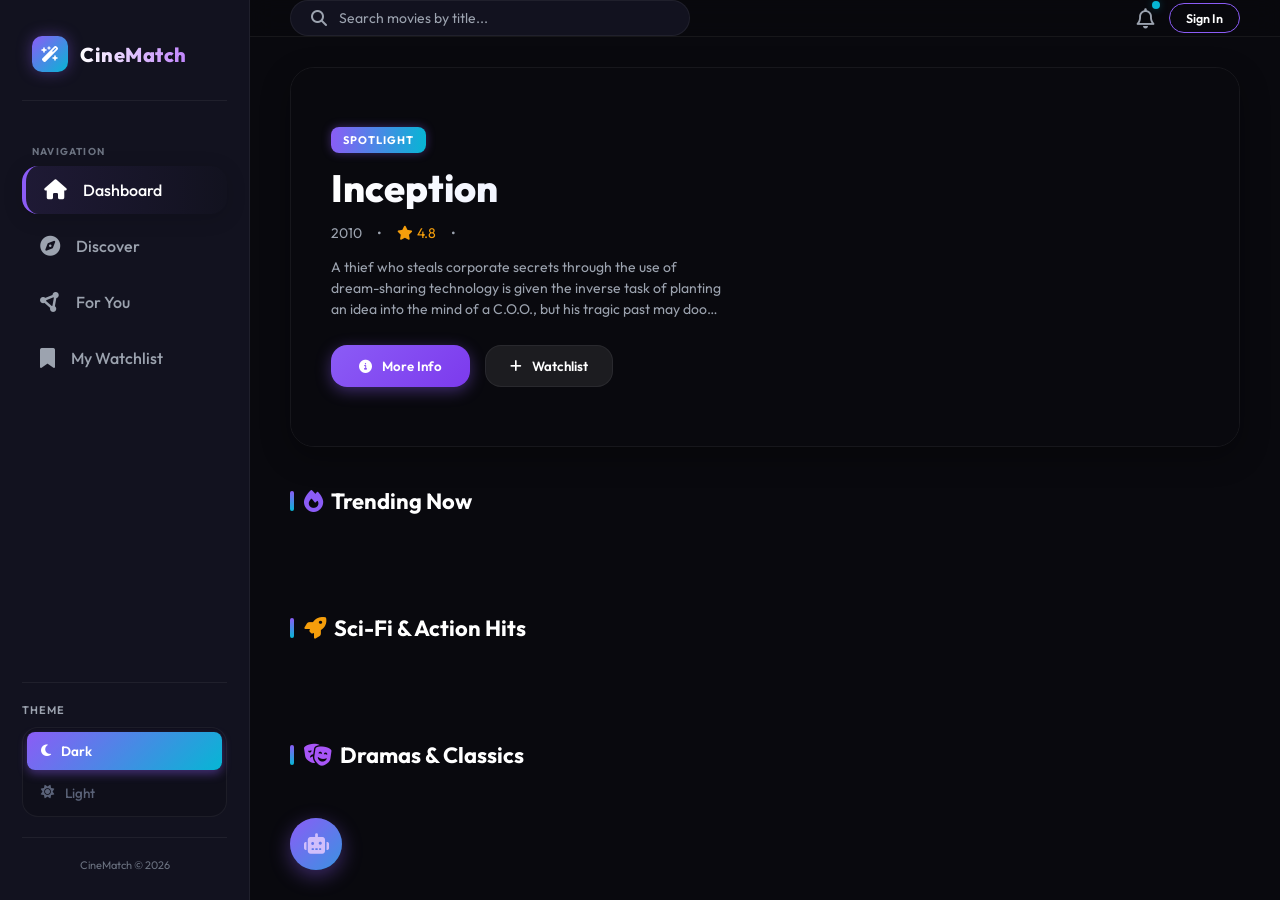
==== commit ca627d5e: "Upload project source files" ====
--- a/src/main/resources/static/index.html
+++ b/src/main/resources/static/index.html
@@ -63,7 +63,21 @@
                 </ul>
             </nav>
 
-            <div class="sidebar-divider" style="margin-top: auto;"></div>
+            <div class="theme-toggle-wrapper">
+                <span class="theme-toggle-title">Theme</span>
+                <div class="theme-toggle-stacked">
+                    <button class="theme-option" id="theme-dark" data-theme="dark">
+                        <i class="fa-solid fa-moon"></i>
+                        <span>Dark</span>
+                    </button>
+                    <button class="theme-option" id="theme-light" data-theme="light">
+                        <i class="fa-solid fa-sun"></i>
+                        <span>Light</span>
+                    </button>
+                </div>
+            </div>
+
+            <div class="sidebar-divider"></div>
             <p style="font-size: 11px; color: var(--text-dimmed); text-align: center; padding: 0 8px;">CineMatch &copy; 2026</p>
 
         </aside>
@@ -83,11 +97,7 @@
                         <span class="badge"></span>
                     </div>
 
-                    <!-- Theme Toggle Button -->
-                    <button class="btn-theme-toggle" id="btn-theme-toggle" title="Toggle light/dark theme">
-                        <i class="fa-solid fa-moon icon-moon"></i>
-                        <i class="fa-solid fa-sun icon-sun"></i>
-                    </button>
+
 
                     <!-- Profile & Login Area -->
                     <div id="user-profile-section">
--- a/src/main/resources/static/css/style.css
+++ b/src/main/resources/static/css/style.css
@@ -106,16 +106,16 @@
 .sidebar {
     position: fixed;
     top: 0;
-    right: 0;
-    width: 280px;
+    left: 0;
+    width: 250px;
     height: 100vh;
-    background-color: var(--drawer-bg);
-    border-left: 1px solid var(--glass-border);
+    background-color: var(--bg-surface);
+    border-right: 1px solid var(--glass-border);
     display: flex;
     flex-direction: column;
     padding: 28px 22px;
     z-index: 400;
-    transform: translateX(100%);
+    transform: translateX(-100%);
     transition: transform 0.38s cubic-bezier(0.4, 0, 0.2, 1), box-shadow 0.38s ease, background-color 0.35s ease;
     box-shadow: none;
     overflow-y: auto;
@@ -123,11 +123,11 @@
 
 .sidebar.open {
     transform: translateX(0);
-    box-shadow: -8px 0 40px rgba(0, 0, 0, 0.45);
+    box-shadow: 8px 0 40px rgba(0, 0, 0, 0.45);
 }
 
 [data-theme="light"] .sidebar.open {
-    box-shadow: -8px 0 30px rgba(0, 0, 0, 0.12);
+    box-shadow: 8px 0 30px rgba(0, 0, 0, 0.12);
 }
 
 /* Drawer close X button */
@@ -3080,3 +3080,94 @@
     color: #fff;
 }
 
+/* THEME TOGGLE STYLING */
+.theme-toggle-wrapper {
+    margin-top: auto;
+    padding-top: 20px;
+    border-top: 1px solid var(--glass-border);
+}
+
+.theme-toggle-title {
+    font-size: 11px;
+    text-transform: uppercase;
+    letter-spacing: 1px;
+    color: var(--text-muted);
+    margin-bottom: 10px;
+    display: block;
+    font-weight: 600;
+}
+
+.theme-toggle-stacked {
+    background: rgba(0, 0, 0, 0.15);
+    border: 1px solid var(--glass-border);
+    border-radius: var(--radius-md);
+    padding: 4px;
+    display: flex;
+    flex-direction: column;
+    gap: 4px;
+    transition: var(--transition);
+}
+
+[data-theme="light"] .theme-toggle-stacked {
+    background: rgba(0, 0, 0, 0.05);
+}
+
+.theme-option {
+    display: flex;
+    align-items: center;
+    gap: 10px;
+    width: 100%;
+    padding: 10px 14px;
+    border: none;
+    background: transparent;
+    color: var(--text-muted);
+    font-size: 13.5px;
+    font-weight: 500;
+    cursor: pointer;
+    border-radius: var(--radius-sm);
+    transition: var(--transition);
+}
+
+.theme-option:hover {
+    color: var(--text-main);
+}
+
+.theme-option.active {
+    background: linear-gradient(135deg, var(--primary), var(--secondary));
+    color: #ffffff;
+    font-weight: 600;
+    box-shadow: 0 4px 10px var(--primary-glow);
+}
+
+/* RESPONSIVE LAYOUT & COLLAPSIBLE LEFT SIDEBAR */
+@media (min-width: 769px) {
+    .sidebar {
+        position: relative !important;
+        transform: translateX(0) !important;
+        z-index: 10 !important;
+        background-color: var(--bg-surface) !important;
+        box-shadow: none !important;
+    }
+    .btn-nav-toggle {
+        display: none !important;
+    }
+    .drawer-close-btn {
+        display: none !important;
+    }
+    .main-content {
+        flex-grow: 1;
+        width: calc(100vw - 250px);
+    }
+}
+
+@media (max-width: 768px) {
+    .sidebar {
+        width: 240px !important;
+    }
+    .main-content {
+        padding-left: 20px !important;
+        padding-right: 20px !important;
+        width: 100vw;
+    }
+}
+
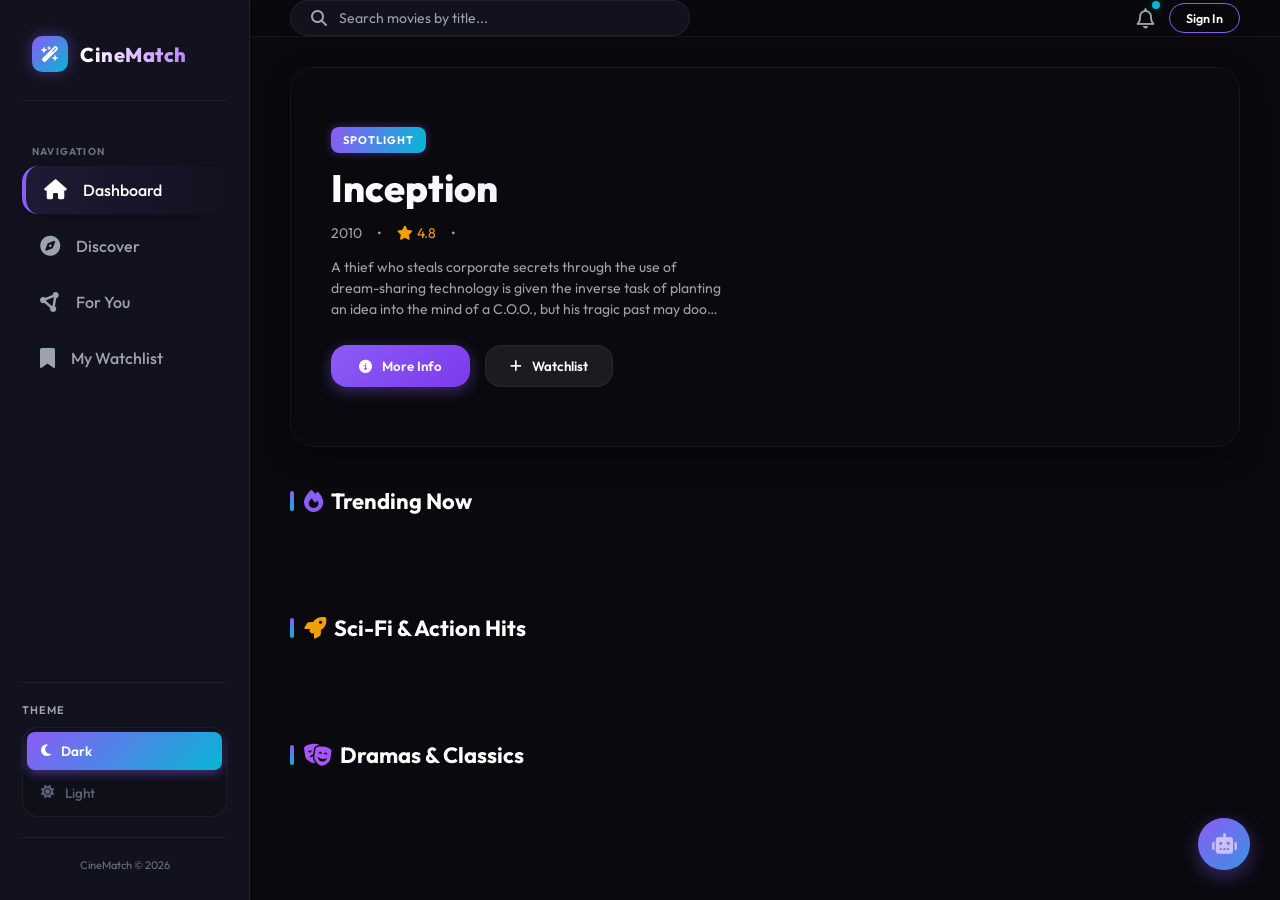
==== commit 5fa0d307: "Upload project source files" ====
--- a/src/main/resources/static/index.html
+++ b/src/main/resources/static/index.html
@@ -495,14 +495,14 @@
                         <label for="login-username">Username</label>
                         <div class="input-wrapper">
                             <i class="fa-solid fa-user"></i>
-                            <input type="text" id="login-username" placeholder="Enter 'alice', 'bob' or your username" required>
+                            <input type="text" id="login-username" placeholder="Enter your username" required>
                         </div>
                     </div>
                     <div class="form-group">
                         <label for="login-password">Password</label>
                         <div class="input-wrapper password-wrapper">
                             <i class="fa-solid fa-lock"></i>
-                            <input type="password" id="login-password" placeholder="Enter 'password'" required>
+                            <input type="password" id="login-password" placeholder="Enter your password" required>
                             <i class="fa-regular fa-eye-slash toggle-password" id="toggle-login-password" style="position: absolute; right: 16px; left: auto; top: 50%; transform: translateY(-50%); z-index: 100; cursor: pointer; pointer-events: auto;" onclick="togglePasswordVisibility('login-password', this)"></i>
                         </div>
                     </div>
--- a/src/main/resources/static/css/style.css
+++ b/src/main/resources/static/css/style.css
@@ -2607,12 +2607,12 @@
 /* CINEBOT WIDGET STYLING */
 .cinebot-widget {
     position: fixed;
-    left: 290px;
+    right: 30px;
     bottom: 30px;
     z-index: 1000;
     display: flex;
     flex-direction: column;
-    align-items: flex-start;
+    align-items: flex-end;
 }
 
 .cinebot-launcher {
@@ -2665,7 +2665,7 @@
 .cinebot-window {
     position: absolute;
     bottom: 68px;
-    left: 0;
+    right: 0;
     width: 360px;
     height: 480px;
     background: var(--glass-bg);
@@ -3165,9 +3165,85 @@
         width: 240px !important;
     }
     .main-content {
-        padding-left: 20px !important;
-        padding-right: 20px !important;
+        padding-left: 12px !important;
+        padding-right: 12px !important;
         width: 100vw;
     }
-}
-
+    .top-header {
+        padding: 0 12px !important;
+        height: 60px !important;
+    }
+    .search-bar {
+        width: 100% !important;
+        max-width: 180px !important;
+        padding: 6px 10px !important;
+    }
+    .search-bar input {
+        font-size: 12.5px !important;
+    }
+    .view {
+        padding: 16px 8px !important;
+    }
+    .hero-section {
+        height: 240px !important;
+        margin-bottom: 20px !important;
+    }
+    .hero-content {
+        width: 100% !important;
+        padding: 16px !important;
+        justify-content: flex-end !important;
+        gap: 8px !important;
+    }
+    .hero-title {
+        font-size: 18px !important;
+    }
+    .hero-desc {
+        font-size: 11.5px !important;
+        display: -webkit-box !important;
+        -webkit-line-clamp: 3 !important;
+        -webkit-box-orient: vertical !important;
+        overflow: hidden !important;
+    }
+    .modal-content-grid {
+        grid-template-columns: 1fr !important;
+        gap: 20px !important;
+        padding: 0 12px 20px !important;
+    }
+    .modal-main-info {
+        flex-direction: column !important;
+        align-items: center !important;
+        text-align: center !important;
+        margin-top: -40px !important;
+        padding: 0 12px 16px !important;
+        gap: 12px !important;
+    }
+    .modal-title-desc {
+        align-items: center !important;
+        padding-bottom: 0 !important;
+    }
+    .modal-title {
+        font-size: 20px !important;
+    }
+    .modal-metadata {
+        flex-wrap: wrap !important;
+        justify-content: center !important;
+        font-size: 10.5px !important;
+    }
+}
+
+/* RECENTLY ADDED BADGE STYLING */
+.recently-added-badge {
+    position: absolute;
+    bottom: 12px;
+    left: 12px;
+    background: linear-gradient(135deg, #10b981, #059669);
+    border: 1px solid rgba(255, 255, 255, 0.15);
+    padding: 4px 8px;
+    border-radius: var(--radius-sm);
+    font-size: 10px;
+    font-weight: 700;
+    color: #ffffff;
+    backdrop-filter: blur(5px);
+    box-shadow: 0 4px 10px rgba(16, 185, 129, 0.3);
+    z-index: 2;
+}
